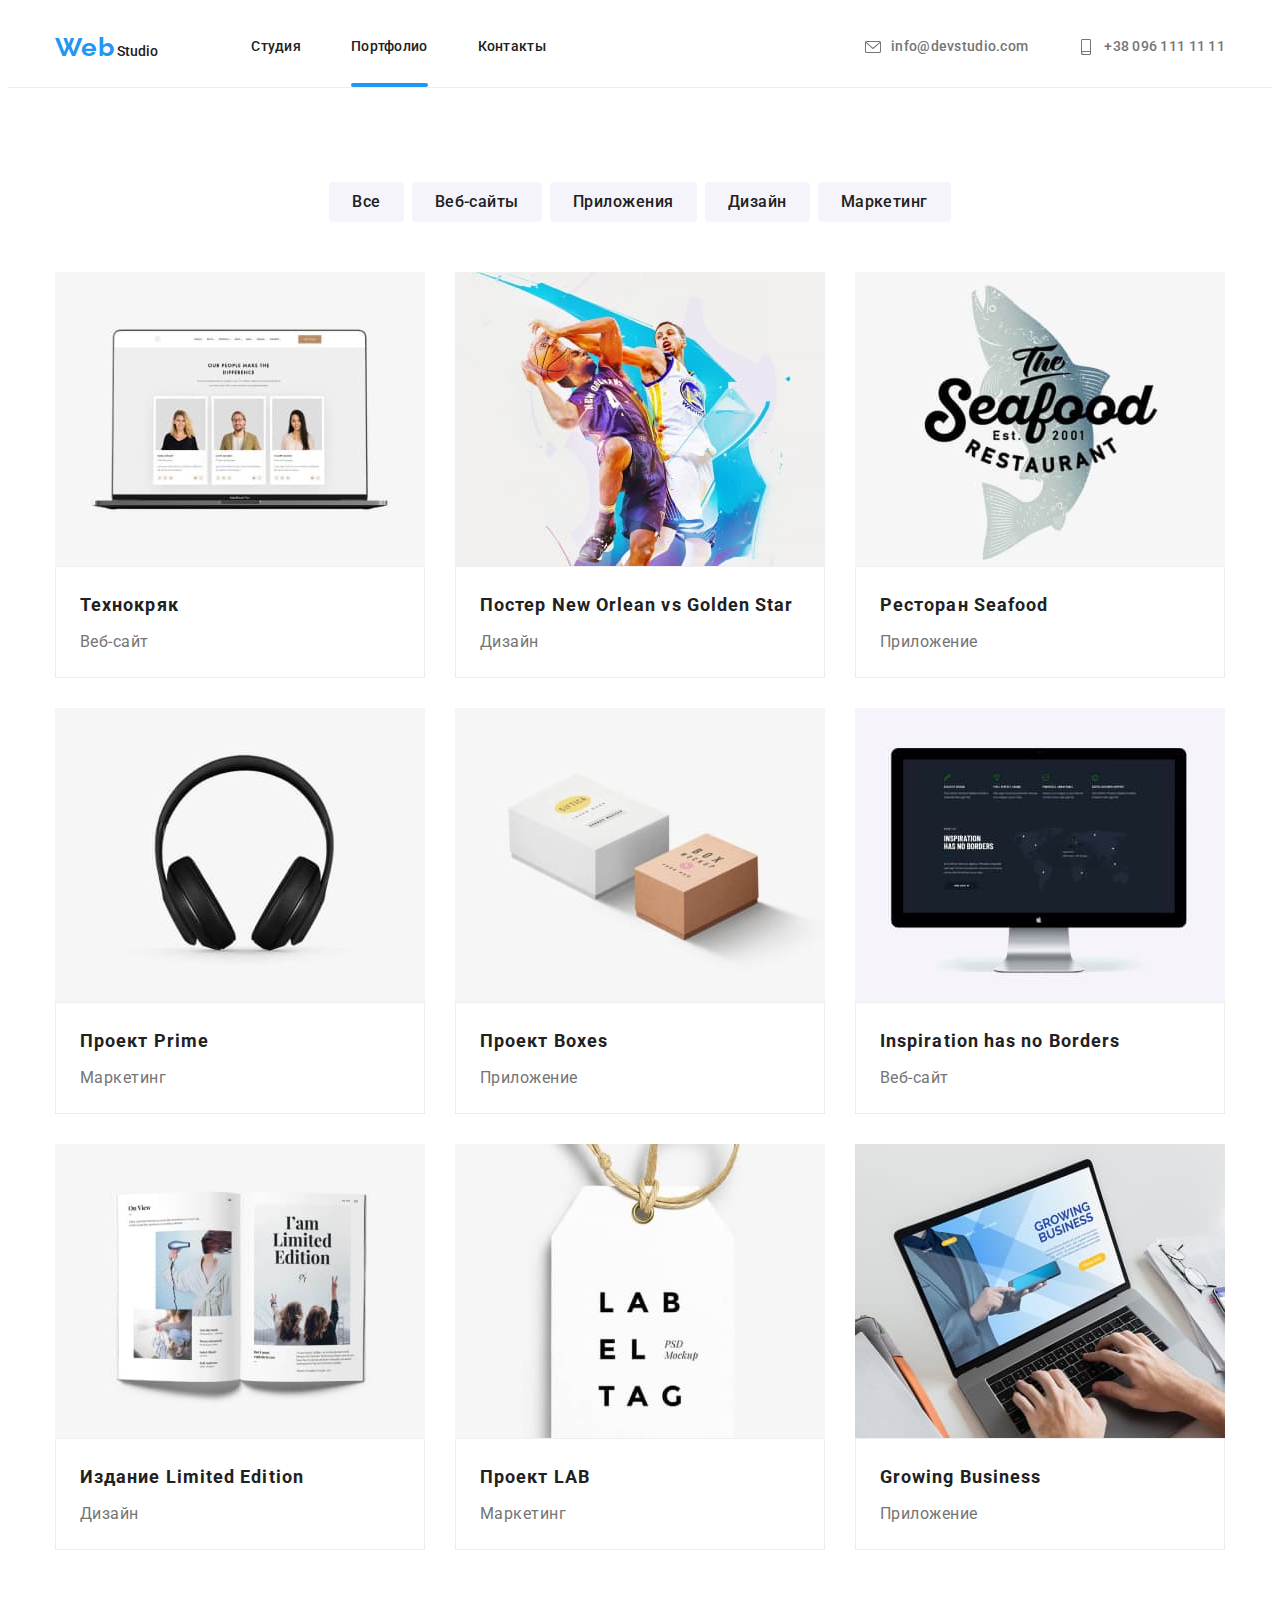
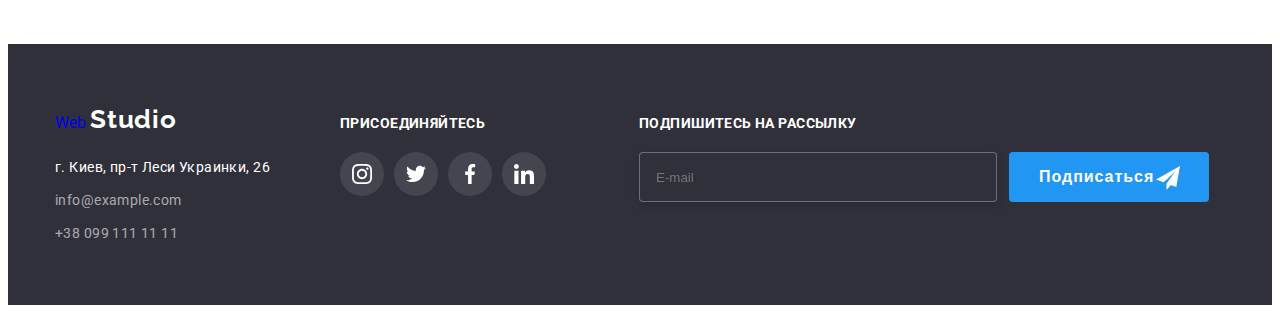
==== portfolio.html @ ad90e95a "start" ====
<!DOCTYPE html>
<html lang="ru">
<head>
    <meta charset="UTF-8">
    <meta http-equiv="X-UA-Compatible" content="IE=edge">
    <meta name="viewport" content="width=device-width, initial-scale=1.0">
    <title>Портфолио</title>
    <!-- место для шрифта -->
    <link rel="preconnect" href="https://fonts.googleapis.com">
    <link rel="preconnect" href="https://fonts.gstatic.com" crossorigin>
    <link href="https://fonts.googleapis.com/css2?family=Raleway:wght@700&family=Roboto:wght@400;500;700;900&display=swap"
        rel="stylesheet">
    <!--modern normalize  -->
    <link rel="stylesheet" href="https://cdnjs.cloudflare.com/ajax/libs/modern-normalize/1.1.0/modern-normalize.min.css"
        integrity="sha512-wpPYUAdjBVSE4KJnH1VR1HeZfpl1ub8YT/NKx4PuQ5NmX2tKuGu6U/JRp5y+Y8XG2tV+wKQpNHVUX03MfMFn9Q=="
        crossorigin="anonymous" referrerpolicy="no-referrer" />
    <!-- css -->
        <link rel="stylesheet" href="./css/styles.css">
</head>
<body class="body">
    <header>
        <div class="container">
            <div class="header header-inner">
                <div class="menu">
                    <!-- Верхняя линия Главная-->
                    <a href="./index.html" class="logo">
                        <span class="logo__first">Web</span>
                        <span class="logo__black">Studio</span>
                    </a>
    
                    <ul class="menu__nav">
                        <li class="menu__item">
                            <a class="menu__link" href="./index.html">Студия</a>
                        </li>
                        <li class="menu__item">
                            <a class="menu__link imhere" href="#">Портфолио</a>
                        </li>
                        <li class="menu__item">
                            <a class="menu__link" href="#">Контакты</a>
                        </li>
                    </ul>
                </div>
                <div>
                    <ul class="adr">
                        <li class="adr__item">
                            <a class="adr__link" href="mailto:info@devstudio.com">
                                <svg class="adr__icon">
                                    <use href="./images/icons.svg#envelope" aria-hidden="true"></use>
                                </svg>
                                info@devstudio.com
                            </a>
                        </li>
                        <li class="adr__item">
                            <a class="adr__link" href="tel:+380961111111">
                                <svg class="adr__icon">
                                    <use href="./images/icons.svg#smartphone" aria-hidden="true"></use>
                                </svg>
                                +38 096 111 11 11
                            </a>
                        </li>
                    </ul>
                </div>
            </div>
        </div>
    </header>
    <main>
        <section>
            <div class="container">
                <div class="button-container">
                    <!-- Список категорий -->
                    <ul class="button-portfolio-head">
                        <li class="button-portfolio-list">
                            <button 
                                class="button-portfolio" type="button">
                                Все
                            </button>
                        </li>
                        <li class="button-portfolio-list">
                            <button 
                               class="button-portfolio" type="button">
                                Веб-сайты
                            </button>
                        </li>
                        <li class="button-portfolio-list">
                            <button 
                                class="button-portfolio" type="button">
                             Приложения
                         </button>
                        </li>
                        <li class="button-portfolio-list">
                            <button 
                                class="button-portfolio" type="button">
                                Дизайн
                            </button>
                        </li>
                        <li class="button-portfolio-list">
                         <button 
                               class="button-portfolio" type="button">
                             Маркетинг
                            </button>
                        </li>
                    </ul>
                </div>
                <div>
                    <!-- Сама галерея -->
                    <ul class="portfolio-inner">
                        <li class="portfolio-list">
                            <a class="portfolio-card" href="#">
                                <div class="portfolio-item">
                                    <img class="portfolio-img" src="./images/technokryak.jpg" alt="Технокряк" />
                                    <div class="portfolio-overlay">
                                        <span class="portfolio-description">
                                        Ресурс предлагает комплексные предложения с разным уровнем функционала и сервисов. Все это позволит посетителю получить
                                        исчерпывающие сведения о компании или частном лице.
                                        </span>
                                    </div>
                                </div>
                                <div class="portfolio-box">
                                    <h3 class="portfolio-title">Технокряк</h3>
                                    <p class="portfolio-text">Веб-сайт</p>
                                </div>
                            </a>
                        </li>
                        <li class="portfolio-list">
                            <a class="portfolio-card" href="#">
                                <div class="portfolio-item">
                                    <img class="portfolio-img" src="./images/neworlean.jpg" alt="Постер New Orlean vs Golden Star"/>
                                    <div class="portfolio-overlay">
                                        <span class="portfolio-description">
                                            Lorem ipsum dolor, sit amet consectetur adipisicing elit. Voluptas eos soluta quis labore ullam dolorum omnis autem id?
                                        </span>
                                    </div>
                                </div>
                                    <div class="portfolio-box">
                                        <h3 class="portfolio-title">Постер New Orlean vs Golden Star</h3>
                                        <p class="portfolio-text">Дизайн</p>
                                    </div>        
                                </a>
                        </li>
                        <li class="portfolio-list">
                            <a class="portfolio-card" href="#">
                                <div class="portfolio-item">
                                    <img class="portfolio-img" src="./images/seafood.jpg" alt="Ресторан Seafood"/>
                                    <div class="portfolio-overlay">
                                        <span class="portfolio-description">
                                            Lorem ipsum dolor, sit amet consectetur adipisicing elit. Voluptas eos soluta quis labore ullam dolorum omnis autem id?
                                        </span>
                                    </div>
                                </div>
                                <div class="portfolio-box">
                                    <h3 class="portfolio-title">Ресторан Seafood</h3>
                                    <p class="portfolio-text">Приложение</p>
                                </div>
                            </a>
                        </li>
                        <li class="portfolio-list">
                            <a class="portfolio-card" href="#">
                                <div class="portfolio-item">
                                    <img class="portfolio-img" src="./images/prime.jpg" alt="Проект Prime"/>
                                    <div class="portfolio-overlay">
                                        <span class="portfolio-description">
                                            Lorem ipsum dolor, sit amet consectetur adipisicing elit. Voluptas eos soluta quis labore ullam dolorum omnis autem id?
                                        </span>
                                    </div>
                                </div>
                                <div class="portfolio-box">
                                    <h3 class="portfolio-title">Проект Prime</h3>
                                    <p class="portfolio-text">Маркетинг</p>
                                </div>
                            </a>
                        </li>
                        <li class="portfolio-list">
                            <a class="portfolio-card" href="#">
                                <div class="portfolio-item">
                                    <img class="portfolio-img" src="./images/boxes.jpg" alt="Проект Boxes"/>
                                    <div class="portfolio-overlay">
                                        <span class="portfolio-description">
                                            Lorem ipsum dolor, sit amet consectetur adipisicing elit. Voluptas eos soluta quis labore ullam dolorum omnis autem id?
                                        </span>
                                    </div>
                                </div>
                                <div class="portfolio-box">
                                    <h3 class="portfolio-title">Проект Boxes</h3>
                                    <p class="portfolio-text">Приложение</p>
                                </div>
                            </a>
                        </li>
                        <li class="portfolio-list">
                            <a class="portfolio-card" href="#">
                                <div class="portfolio-item">
                                    <img class="portfolio-img" src="./images/borders.jpg" alt="Inspiration has no Borders"/>
                                    <div class="portfolio-overlay">
                                        <span class="portfolio-description">
                                            Lorem ipsum dolor, sit amet consectetur adipisicing elit. Voluptas eos soluta quis labore ullam dolorum omnis autem id?
                                        </span>
                                    </div>
                                </div>
                                <div class="portfolio-box">
                                    <h3 class="portfolio-title">Inspiration has no Borders</h3>
                                    <p class="portfolio-text">Веб-сайт</p>
                                </div>
                            </a>
                        </li>
                        <li class="portfolio-list">
                            <a class="portfolio-card" href="#">
                                <div class="portfolio-item">
                                    <img class="portfolio-img" src="./images/Limited.jpg" alt="Издание Limited Edition"/>
                                    <div class="portfolio-overlay">
                                        <span class="portfolio-description">
                                            Lorem ipsum dolor, sit amet consectetur adipisicing elit. Voluptas eos soluta quis labore ullam dolorum omnis autem id?
                                        </span>
                                    </div>
                                </div>
                                <div class="portfolio-box">
                                    <h3 class="portfolio-title">Издание Limited Edition</h3>
                                    <p class="portfolio-text">Дизайн</p>
                                </div>
                            </a>
                        </li>
                        <li class="portfolio-list">
                            <a class="portfolio-card" href="#">
                                <div class="portfolio-item">
                                    <img class="portfolio-img" src="./images/lab.jpg" alt="Проект LAB"/>
                                    <div class="portfolio-overlay">
                                        <span class="portfolio-description">
                                            Lorem ipsum dolor, sit amet consectetur adipisicing elit. Voluptas eos soluta quis labore ullam dolorum omnis autem id?
                                        </span>
                                    </div>
                                </div>
                                <div class="portfolio-box">
                                    <h3 class="portfolio-title">Проект LAB</h3>
                                    <p class="portfolio-text">Маркетинг</p>
                                </div>
                            </a>
                        </li>
                        <li class="portfolio-list">
                            <a class="portfolio-card" href="#">
                                <div class="portfolio-item">
                                    <img class="portfolio-img" src="./images/business.jpg" alt="Growing Business"/>
                                    <div class="portfolio-overlay">
                                        <span class="portfolio-description">
                                            Lorem ipsum dolor, sit amet consectetur adipisicing elit. Voluptas eos soluta quis labore ullam dolorum omnis autem id?
                                        </span>
                                    </div>
                                </div>
                                <div class="portfolio-box">
                                    <h3 class="portfolio-title">Growing Business</h3>
                                    <p class="portfolio-text">Приложение</p>
                                </div>
                            </a>
                        </li>
                    </ul>
                </div>
            </div>
        </section>
    </main>
    <footer class="footer">
        <div class="container footer-section">
            <!-- Нижняя линия -->
            <div>
                <div>
                    <a href="./index.html">
                        <span class="logo-first">Web</span>
                        <span class="logo-white">Studio</span>
                    </a>
                </div>
                <address>
                    <ul>
                        <li class="address-li">
                            <a class="address-text" href="">г. Киев, пр-т Леси Украинки, 26</a>
                        </li>
                        <li class="address-li">
                            <a class="address-link" href="mailto:info@example.com">info@example.com</a>
                        </li>
                        <li class="address-li">
                            <a class="address-link" href="tel:+380991111111">+38 099 111 11 11</a>
                        </li>
                    </ul>
                </address>
            </div>
            <!-- Присоединяйтесь -->
            <div class="come-on">
                <h4 class="come-on-title">Присоединяйтесь</h4>
                <ul class="come-on-list">
                    <li class="come-on-box">
                        <button class="come-on-button">
                            <svg class="come-on-icon">
                                <use href="./images/icons.svg#instagram"></use>
                            </svg>
                        </button>
                    </li>
                    <li class="come-on-box">
                        <button class="come-on-button">
                            <svg class="come-on-icon">
                                <use href="./images/icons.svg#twitter"></use>
                            </svg>
                        </button>
                    </li>
                    <li class="come-on-box">
                        <button class="come-on-button">
                            <svg class="come-on-icon">
                                <use href="./images/icons.svg#facebook"></use>
                            </svg>
                        </button>
                    </li>
                    <li class="come-on-box">
                        <button class="come-on-button">
                            <svg class="come-on-icon">
                                <use href="./images/icons.svg#linkedin"></use>
                            </svg>
                        </button>
                    </li>
                </ul>
            </div>
            <!-- Подписка -->
            <div class="subscription">
                <h4 class="come-on-title">Подпишитесь на рассылку</h4>
                <form class="form-footer">
                    <label class="form-footer-label" for="user-email"></label>
                    <input class="form-footer-input" id="user-email" type="email" name="user-email" placeholder="E-mail">
                    <div class="">
                        <button class="subscription-button button" type="submit">
                            Подписаться
                            <svg class="subscription-icon">
                                <use href="./images/icons.svg#plane"></use>
                            </svg>
                        </button>
                    </div>
                </form>
            </div>
        </div>
    </footer>
    <script src="./js/modal.js"></script>
</body>
</html>
---- css/styles.css ----
html {
    box-sizing: border-box;
}

*,
*::after,
*::before {
    box-sizing: inherit;
}

:root {
    --color-back: #2f303a;
    --color-back-button: #f5f4fA;

    --color-accent0: #fff;
    --color-accent1: #212121;
    --color-accent2: #757575;
    --color-accent3: rgba(255, 255, 255, 0.6);
    --color-background1: #e5e5e5;
    --color-clients: #afb1b8;

    --color-border-modal: rgba(33, 33, 33, 0.2);
    

    --color-link: #2196F3;
    --color-link-modal: #188ce8;

    --font-family: 'Roboto', sans-serif;
    --font-second: 'Raleway', sans-serif;


}
body {
    background-color: var(--color-accent0);
    font-family: var(--font-family);
    font-weight: 400;
    font-style: normal;
    
       
}
button {
    cursor: pointer;
}   
a {
    text-decoration: none;
}
p {
    margin: 0;
}

h1,
h2,
h3,
h4,
h5,
h6 {
    margin: 0px;
}

header {
    font-weight: 500;
    font-size: 14px;
    line-height: 1.14;
}

ul {
    list-style: none;
    margin: 0;
    padding: 0;
}

fieldset, 
label, 
input, 
textarea {
    margin: 0;
    padding: 0;
    border: 0;
        
}

.container {
    width: 100%;
    max-width: 1200px;
    padding: 0 15px;
    margin: 0 auto;
    
}

/* Шапка */
.header-inner {
    display: flex;
    justify-content: space-between;
    align-items: center;
    align-content: center;
    
        
}

header {
    border-bottom: 1px solid #ececec;
    padding-top: 24px;
    padding-bottom: 24px;
    height: 80px;
    
}
/* logo */
.logo-black,
.logo-white,
.logo__first {
    font-family: var(--font-second);
    font-weight: 700;
    font-size: 26px;
    line-height: 1.19;
    letter-spacing: 0.03em;
}

.logo__black {
    color: var(--color-accent1);
}


.logo-white {
    color: var(--color-accent0);
}
.logo__first {
    color: var(--color-link);
}
.logo {
    margin-right: 93px;
    align-items: center;
   
}
/* header menu */

.menu__link {
    color: var(--color-accent1);
    text-decoration: none;
    letter-spacing: 0.02em;

    transition-property: color;
    transition-duration: 250ms;
    transition-timing-function: cubic-bezier(0.4, 0, 0.2, 1);
    
}
.menu {
    display: flex;
    justify-content: flex-start;
}

.menu__nav {
    display: flex;
    justify-content: flex-start;
    padding: 0;
    align-items: center;
    
}

.menu__item {
    display: flex;
    position: relative;
    margin-right: 50px;
    align-items: center;
}

.imhere::after {
    content: '';
    position: absolute;
    left: 0;
    bottom: -32px;
    width: 100%;
    height: 4px;
    border-radius: 2px;
    background-color: var(--color-link);
    
}

.adr {
    display: flex;
}

.adr__item {
    
    margin-left: 50px;
    align-items: center;
}
.adr__link
{ 
    display: flex;
    color: var(--color-accent2);
    text-decoration: none;
    letter-spacing: 0.02em;

    transition-property: color;
    transition-duration: 250ms;
    transition-timing-function: cubic-bezier(0.4, 0, 0.2, 1);

}

.adr__icon {
    
    width: 16px;
    height: 16px;
    fill: var(--color-accent2);
    margin-right: 10px;

    transition-property: fill;
    transition-duration: 250ms;
    transition-timing-function: cubic-bezier(0.4, 0, 0.2, 1);
}
/* General header+futter */

.menu__link:hover,
.adr__link:hover,
.address-text:hover,
.address-link:hover {
    color: var(--color-link);
    
}
.adr__link:hover .adr-icon, 
.adr__link:focus .adr-icon {
    fill: var(--color-link);
}

.menu__link:focus,
.adr__link:focus,
.address-text:focus,
.address-link:focus {
    color: var(--color-link);
    
}

/* section */
section {
    padding: 94px 0;
}

.title {
    color: var(--color-accent1);
}

.big-title {
    font-weight: 700;
    font-size: 36px;
    line-height: 1.17;
    text-align: center;
    letter-spacing: 0.03em;

}

/* Header title*/

.hero,
.footer {
    background-color: var(--color-back);
}

.hero {
    background-color: var(--color-back);
    text-align: center;
    padding-top: 200px;
    padding-bottom: 200px;

}

.overlay {
    margin-left: auto;
    margin-right: auto;
    height: 600px;
    max-width: 1600px;
    background-repeat: no-repeat;
    background-size: cover;
    background-position: center;
    background-image: linear-gradient(
                    rgba(47, 48, 58, 0.4),
                    rgba(47, 48, 58, 0.4)),
        url("../images/head.jpg");
}

.hero__title {
    font-weight: 900;
    font-size: 44px;
    line-height: 1.36;
    letter-spacing: 0.06em;
    color: var(--color-accent0);
    text-align: center;
    text-transform: uppercase;
    width: 696px;
    margin-left: auto;
    margin-right: auto;
        
}

.button {
    color: var(--color-accent0);
    background-color: var(--color-link);
    border: 1px solid transparent;
    border-radius: 4px;
    font-weight: 700;
    font-size: 16px;
    line-height: 1.88;
    letter-spacing: 0.06em;
}

.hero__button {
    padding: 10px 30px;
    margin-top: 30px;
    box-shadow: none;

    transition-property: box-shadow;
    transition-duration: 250ms;
    transition-timing-function: cubic-bezier(0.4, 0, 0.2, 1);
}

.hero__button:hover,
.hero__button:focus {
    box-shadow: 0px 4px 4px var(--color-link);
}


    
/* Benefits */

.benefits-inner {
    display: flex;
    justify-content: space-between;

}

.benefits__list {
    margin-right: 30px;
    width: 270px;
}

.benefits__list:last-child {
    margin-right: 0;
}



.benefits__title {
    font-weight: 700;
    font-size: 14px;
    line-height: 1.14;
    text-transform: uppercase;
    letter-spacing: 0.03em;
    margin-bottom: 10px;
    margin-top: 30px;
    
}

.benefits__text {
    font-size: 14px;
    line-height: 1.72;
    letter-spacing: 0.03em;
}
.benefits__text, 
.team-text,
.portfolio-text {
    color: var(--color-accent2);
}

.benefits__icon {
    width: 70px;
    height: 70px;
    fill: var(--color-accent1);
}

.benefits__img {
    display: flex;
    width: 270px;
    height: 120px;
    align-items: center;
    justify-content: center;
    border-radius: 4px;
    background-color: var(--color-back-button);
}

/* About */
.about {
    padding-top: 0;
}
.about__inner {
    display: flex;
    justify-content: space-between;
}

.about__title {
    margin-bottom: 50px;
}
.about__list {
    margin-right: 30px;
}
    
.about__list:last-child {
    margin-right: 0;
}

.about__item {
    position: relative;
}

.about__text {
    display: block;
    position: absolute;
    left: 0;
    bottom: 0;
    width: 100%;
    padding-top: 27px;
    padding-bottom: 27px;
    background-color: rgba(47, 48, 58, 0.8);
    font-family: var(--font-family);
    font-weight: 700;
    text-transform: uppercase;
    font-size: 14px;
    line-height: 1.14;
    text-align: center;
    letter-spacing: 0.03em;
    color: var(--color-accent0);
}


/* team */
.team {
    background-color: var(--color-back-button);
}

.team-inner {
    display: flex;
    justify-content: space-between;
}

.team__title {
    margin-bottom: 50px;
}
.team-list {
    margin-right: 30px;
    padding-bottom: 30px;
    box-shadow: 0px 1px 3px rgba(0, 0, 0, 0.12), 
        0px 1px 1px rgba(0, 0, 0, 0.14), 
        0px 2px 1px rgba(0, 0, 0, 0.2);
    border-radius: 0px 0px 4px 4px;
    background-color: var(--color-accent0);
}
    
.team-list:last-child {
    margin-right: 0;
}

.team-title {
    font-weight: 500;
    font-size: 16px;
    line-height: 1.19;
    letter-spacing: 0.03em;
    margin-top: 30px;
    margin-bottom: 10px;
}
.team-text {
    font-size: 16px;
    line-height: 1.19;
    letter-spacing: 0.03em;
    margin-bottom: 16px;
}

.team-text, 
.team-title {
    text-align: center;  
}

.social-list {
    display: flex;
    justify-content: center;
}

.social-icon {
    width: 20px;
    height: 20px;
    fill: var(--color-clients);
    
    transition-property: fill;
    transition-duration: 250ms;
    transition-timing-function: cubic-bezier(0.4, 0, 0.2, 1);
    
}

.social-button {

    padding: 0;
    border: 0;
    background-color: var(--color-accent0);
    border-radius: 50%;
    width: 44px;
    height: 44px;
    display: flex;
    align-items: center;
    justify-content: center;

    transition-property: background-color;
    transition-duration: 250ms;
    transition-timing-function: cubic-bezier(0.4, 0, 0.2, 1);
}
.social-item {
    
    margin-right: 10px;
    
}

.social-button:last-child {
    margin-right: 0;
}

.social-button:hover,
.social-button:focus {
    background-color: var(--color-link);
}

.social-button:hover .social-icon,
.social-button:focus .social-icon {
    fill: var(--color-accent0);
}


/* Clients */

.clients-inner {
    display: flex;
    gap: 30px;
    justify-content: space-between;
}

.client-title {
    margin-bottom: 50px;
}
.client-icon {
    width: 106px;
    height: 60px;
    fill: var(--color-clients);

    transition-property: fill;
    transition-duration: 250ms;
    transition-timing-function: cubic-bezier(0.4, 0, 0.2, 1);
}

.client-web {
    box-sizing: border-box;
    display: flex;
    width: 170px;
    height: 92px;
    align-items: center;
    justify-content: center;
    border-radius: 4px;
    border: 1px solid var(--color-clients);

    transition-property: border;
    transition-duration: 250ms;
    transition-timing-function: cubic-bezier(0.4, 0, 0.2, 1);
}

.client-web:hover,
.client-web:focus {
    cursor: pointer;
    border: 1px solid var(--color-link);
}

.client-web:hover .client-icon,
.client-web:focus .client-icon{
    fill: var(--color-link);
}

/* footer */

.footer {
    padding-top: 60px;
    padding-bottom: 60px;
    
}
address {
    margin-top: 20px;
}
.address-li {
    margin-top: 9px;
}
.address-text,
.address-link {
    font-size: 14px;
    line-height: 1.72;
    letter-spacing: 0.03em;
    text-decoration: none;
    font-style: normal;
    /* иначе курсив не выключить */
}
.address-text {
   color: var(--color-accent0);

    transition-property: color;
    transition-duration: 250ms;
    transition-timing-function: cubic-bezier(0.4, 0, 0.2, 1);

}
.address-link {
    color: var(--color-accent3);

    transition-property: color;
    transition-duration: 250ms;
    transition-timing-function: cubic-bezier(0.4, 0, 0.2, 1);
}


.come-on-title {
    text-transform: uppercase;
    color: var(--color-accent0);
    font-size: 14px;
    line-height: 1.14;
    letter-spacing: 0.03em;
    margin-bottom: 20px;
    margin-top: 12px;
}
.footer-section {
    display: flex;
}

.come-on {
    margin-left: 70px;
}

.come-on-list {
    display: flex;
    
}

.come-on-icon {
    width: 20px;
    height: 20px;
    fill: var(--color-accent0);
}

.come-on-button {
    padding: 0;
    border: 0;
    background-color: rgba(255, 255, 255, 0.1);
    border-radius: 50%;
    width: 44px;
    height: 44px;
    display: flex;
    align-items: center;
    justify-content: center;

    transition-property: background-color, fill;
    transition-duration: 250ms;
    transition-timing-function: cubic-bezier(0.4, 0, 0.2, 1);
    
}
.come-on-box {
    margin-right: 10px;
}

.come-on-box:last-child {
    margin-right: 0;
}

.come-on-button:hover,
.come-on-button:focus {
    background-color: var(--color-link);
}

.come-on-button:hover .come-on-icon,
.come-on-button:focus .come-on-icon {
    fill: var(--color-accent0);
}

.subscription {
    margin-left: 93px;
}

.form-footer {
    display: flex;

}

.form-footer-input {
    width: 358px;
    height: 50px;
    background-color: var(--color-back);
    border: 1px solid rgba(255, 255, 255, 0.3);
    filter: drop-shadow(0px 4px 4px rgba(0, 0, 0, 0.15));
    border-radius: 4px;
    padding: 15px 0 15px 16px;
    margin-right: 12px;
    color: var(--color-accent0);
}

.form-footer .placeholder {
    line-height: 1.25;
    align-items: center;
    letter-spacing: 0.03em;
    color: var(--color-accent3);
}

.subscription-icon {
    position: absolute;
    width: 24px;
    height: 24px;
    fill: var(--color-accent0);
    top: 0;
    right: 0;
    margin: 13px 28px 13px 10px;


}

.subscription-button {
    display: flex;
    position: relative;
    left: 0;

    width: 200px;
    height: 50px;
    padding: 10px 0 10px 29px;
    color: var(--color-accent0);
    background-color: var(--color-link);
    border: 1px solid transparent;
    border-radius: 4px;
    font-weight: 700;
    font-size: 16px;
    line-height: 1.88;
    letter-spacing: 0.06em;
    align-items: center;
    text-align: center;
    box-shadow: none;

    transition-property: box-shadow;
    transition-duration: 250ms;
    transition-timing-function: cubic-bezier(0.4, 0, 0.2, 1);


}

.subscription-button:hover,
.subscription-button:focus {
    box-shadow: 0px 4px 4px rgba(0, 0, 0, 0.15);
}

/* Portfolio unic*/

.button-container {
    margin-bottom: 50px;
       
}

.button-portfolio-head {
    display: flex;
    flex-direction: row;
    justify-content: center;

}

.button-portfolio-list {
    margin-right: 8px;
}
.button-portfolio-list:last-child {
    margin-right: 0;
}

.button-portfolio {
    font-family: var(--font-family);
    font-weight: 500;
    font-size: 16px;
    line-height: 1.63;
    letter-spacing: 0.03em;
    padding: 6px 22px;
    color: var(--color-accent1);
    background-color: var(--color-back-button);
    border: 1px solid transparent;
    border-radius: 4px;

    transition-property: background-color, color;
    transition-duration: 250ms;
    transition-timing-function: cubic-bezier(0.4, 0, 0.2, 1);

}

.button-portfolio:hover,
.button-portfolio:focus {
    color: var(--color-accent0);
    background-color: var(--color-link);
    box-shadow: 0px 3px 1px rgba(0, 0, 0, 0.1), 
                0px 1px 2px rgba(0, 0, 0, 0.08), 
                0px 2px 2px rgba(0, 0, 0, 0.12);
    
}

/* Gallery */
.portfolio-inner {
    display: flex;
    flex-wrap: wrap;
    justify-content: space-between;
}

.portfolio-list {
    margin-right: 30px;
    margin-bottom: 30px;
    
    transition-property: box-shadow;
    transition-duration: 250ms;
    transition-timing-function: cubic-bezier(0.4, 0, 0.2, 1);
}

.portfolio-list:hover,
.portfolio-list:focus {
    box-shadow: 0px 1px 1px rgba(0, 0, 0, 0.12),
                0px 4px 4px rgba(0, 0, 0, 0.06),
                1px 4px 6px rgba(0, 0, 0, 0.16);
}

.portfolio-list:nth-child(3n) {
    margin-right: 0;
}

.portfolio-list:nth-last-child(-n+3) {
    margin-bottom: 0;
}

.portfolio-img {
    display: block;
    max-width: 100%;
    height: auto;

}
.portfolio-title {
    color: var(--color-accent1);
    font-weight: 700;
    font-size: 18px;
    line-height: 2;
    letter-spacing: 0.06em;
    margin-bottom: 4px;
}
.portfolio-text {
    font-size: 16px;
    line-height: 1.88;
    letter-spacing: 0.03em;
}

.portfolio-box {
    box-sizing: border-box;
    border: 1px solid #eee;
    padding-bottom: 20px;
    padding-top: 20px;
    padding-left: 24px;
    padding-right: 24px;
}

.portfolio-description {
    font-family: var(--font-family);
    font-size: 18px;
    line-height: 1.56;
    letter-spacing: 0.03em;
    color: var(--color-accent0);
    background-color: rgba(33, 150, 243, 0.9);
    padding: 63px 24px;
    align-items: center;
    align-content: center;
    
}

.portfolio-item {
    display: flex;
    position: relative;
    overflow: hidden;
}
.portfolio-overlay {
    display: flex;
    position: absolute;
    top: 0;
    left: 0;
    width: 100%;
    height: 100%;
    transform: translateY(100%);
    transition: transform 250ms cubic-bezier(0.4, 0, 0.2, 1);
    
}
.portfolio-card:hover,
.portfolio-card:focus {
    cursor: pointer;
}

.portfolio-card:hover .portfolio-overlay,
.portfolio-card:focus .portfolio-overlay {
    transform: translateY(0%); 
}

/* Modal window */
.backdrop {
    position: fixed;
    top: 0;
    left: 0;
    width: 100%;
    height: 100%;
    background-color: rgba(0, 0, 0, 0.2);
    opacity: 1;
    transition: opacity 250ms cubic-bezier(0.4, 0, 0.2, 1);

     
}  

.backdrop.is-hidden {
    opacity: 0;
    pointer-events: none;
    
}

.backdrop.is-hidden .modal {
    transform: translate(-50%, -50%) scale(1.2);
}
.modal {
    position: absolute;
    top: 50%;
    left: 50%;
    width: 528px;
    min-height: 581px;
    background-color: var(--color-accent0);
    box-shadow: 
        0px 1px 3px rgba(0, 0, 0, 0.12), 
        0px 1px 1px rgba(0, 0, 0, 0.14), 
        0px 2px 1px rgba(0, 0, 0, 0.2);
    border-radius: 4px;
    
    transform: translate(-50%, -50%) scale(1);
    transition: transform 250ms cubic-bezier(0.4, 0, 0.2, 1);
    

} 
 
.modal-close-button {
    position: absolute;
    top: 8px;
    right: 8px;
    padding: 0;
    border: 1px solid rgba(0, 0, 0, 0.1);
    border-radius: 50%;
    width: 30px;
    height: 30px;
    display: flex;
    align-items: center;
    justify-content: center;
    background-color: var(--color-accent0);
}

.close-black-icon {
    width: 11px;
    height: 11px;
    fill: var(--color-accent1);

    transition-property: fill;
    transition-duration: 250ms;
    transition-timing-function: cubic-bezier(0.4, 0, 0.2, 1);

}

.modal-close-button:hover .close-black-icon, 
.modal-close-button:focus .close-black-icon {
    fill: var(--color-link);
}

.modal-inner {
    padding: 40px;
    outline: none;
}


.modal-title {
    font-weight: 700;
    font-size: 20px;
    line-height: 1.17;
    text-align: center;
    margin-bottom: 12px;
}

.form-field {
    margin-bottom: 10px;
}

.form-field-label {
    font-size: 12px;
    line-height: 1.17;
    letter-spacing: 0.01em;
    color: var(--color-accent2);
    

}

.form-field-input {
    width: 100%;
    border: 1px solid var(--color-border-modal);
    border-radius: 4px;
    height: 40px;
    padding-left: 41px;
    

    transition-property: border;
    transition-duration: 250ms;
    transition-timing-function: cubic-bezier(0.4, 0, 0.2, 1);
    outline: none;
    
}

.place-icon {
    display: flex;
    position: relative;
    margin-top: 4px;
}

.form-field-icon {
    position: absolute;
    width: 12px;
    height: 12px;
    left: 0;
    top: 50%;
    transform: translateY(-50%);
    margin-left: 15px;
    fill: var(--color-accent1);

    transition-property: fill;
    transition-duration: 250ms;
    transition-timing-function: cubic-bezier(0.4, 0, 0.2, 1);


}

.form-field-input:hover,
.form-field-input:focus,
.form-field-input:focus-within,
.form-field-input:active {
    fill: var(--color-link);
    cursor: pointer;
    border-color: var(--color-link);
}

.form-field:hover .form-field-icon,
.form-field:focus .form-field-icon,
.form-field:focus-within .form-field-icon, 
.form-field:active .form-field-icon {
    
    fill: var(--color-link);
    cursor: pointer;
}

.place-icon:hover,
.place-icon:focus,
.place-icon:focus-within, 
.place-icon:active {
    border-color: var(--color-link);
    border-radius: 4px;
    outline: none;
    cursor: pointer;
}


.form-field-textarea {
    height: 120px;
    padding: 12px 16px;
    border: 1px solid rgba(33, 33, 33, 0.2);
    border-radius: 4px;
    resize: none;
    margin-top: 4px;
}

.form-field-input::placeholder {
    font-size: 12px;
    line-height: 1.17;
    letter-spacing: 0.01em;
    color: rgba(117, 117, 117, 0.5);
}



.form-field-textarea:hover,
.form-field-textarea:focus,
.form-field-textarea:focus-within,
.form-field-textarea:active {
    border: 1px solid var(--color-link);
    border-radius: 4px;
    outline: none;
    cursor: pointer;
}

/* Checkbox */

.checkbox-agreement {
    margin-top: 20px;
}
.checkbox {
    display: flex;
    position: relative;
    align-items: center;
    justify-content: center;
    
    
} 

.checkbox-control {
    display: flex;
    flex-shrink: 0;
    
} 

.checkbox-box-icon {
    position: absolute;
    top: 4px;
    left: 8px;
    width: 16px;
    height: 15px;
    border-radius: 2px;
    
    fill: var(--color-accent1);
    opacity: 1;
    transition-property: fill;
    transition-duration: 250ms;
    transition-timing-function: cubic-bezier(0.4, 0, 0.2, 1);
}


.checkbox-icon {
    position: absolute;
    top: 12px;
    left: 11px;
    transform: translateY(-50%);
    width: 11px;
    height: 8px;
    fill: var(--color-accent0);
    
    opacity: 1;

}

.checkbox-input {
    appearance: none;
    margin: 0;
    position: absolute;
    top: 0;
    left: 8px;
    
}

.checkbox-input:focus-visible +.checkbox-box-icon {
    border: 1px solid var(--color-link);

}


.checkbox-input:checked + .checkbox-box-icon {
    fill: var(--color-link-modal);
    background-color: var(--color-link-modal);
    
}

.checkbox-label {
    font-size: 14px;
    line-height: 1.71;
    letter-spacing: 0.03em;
    color: var(--color-accent2);
    margin-bottom: 30px;
    margin-left: 16px;

}

.checkbox-text-link {
    color: var(--color-link);
    text-decoration: underline;
}

/* button */
.form-field-button {
    display: flex;
    width: 200px;
    height: 50px;
    justify-content: center;
    align-items: center;
    margin: auto;
    color: var(--color-accent0);
    background-color: var(--color-link-modal);
    box-shadow: none;
    border-radius: 4px;
    font-weight: 700;
    font-size: 16px;
    line-height: 1.88;
    letter-spacing: 0.06em;
    text-align: center;
    border: solid transparent;        
    
    transition-property: box-shadow;
    transition-duration: 250ms;
    transition-timing-function: cubic-bezier(0.4, 0, 0.2, 1);
    
    outline: none;
}
    
.form-field-button:hover,
.form-field-button:focus {
    box-shadow: 0px 4px 4px rgba(0, 0, 0, 0.15);
}
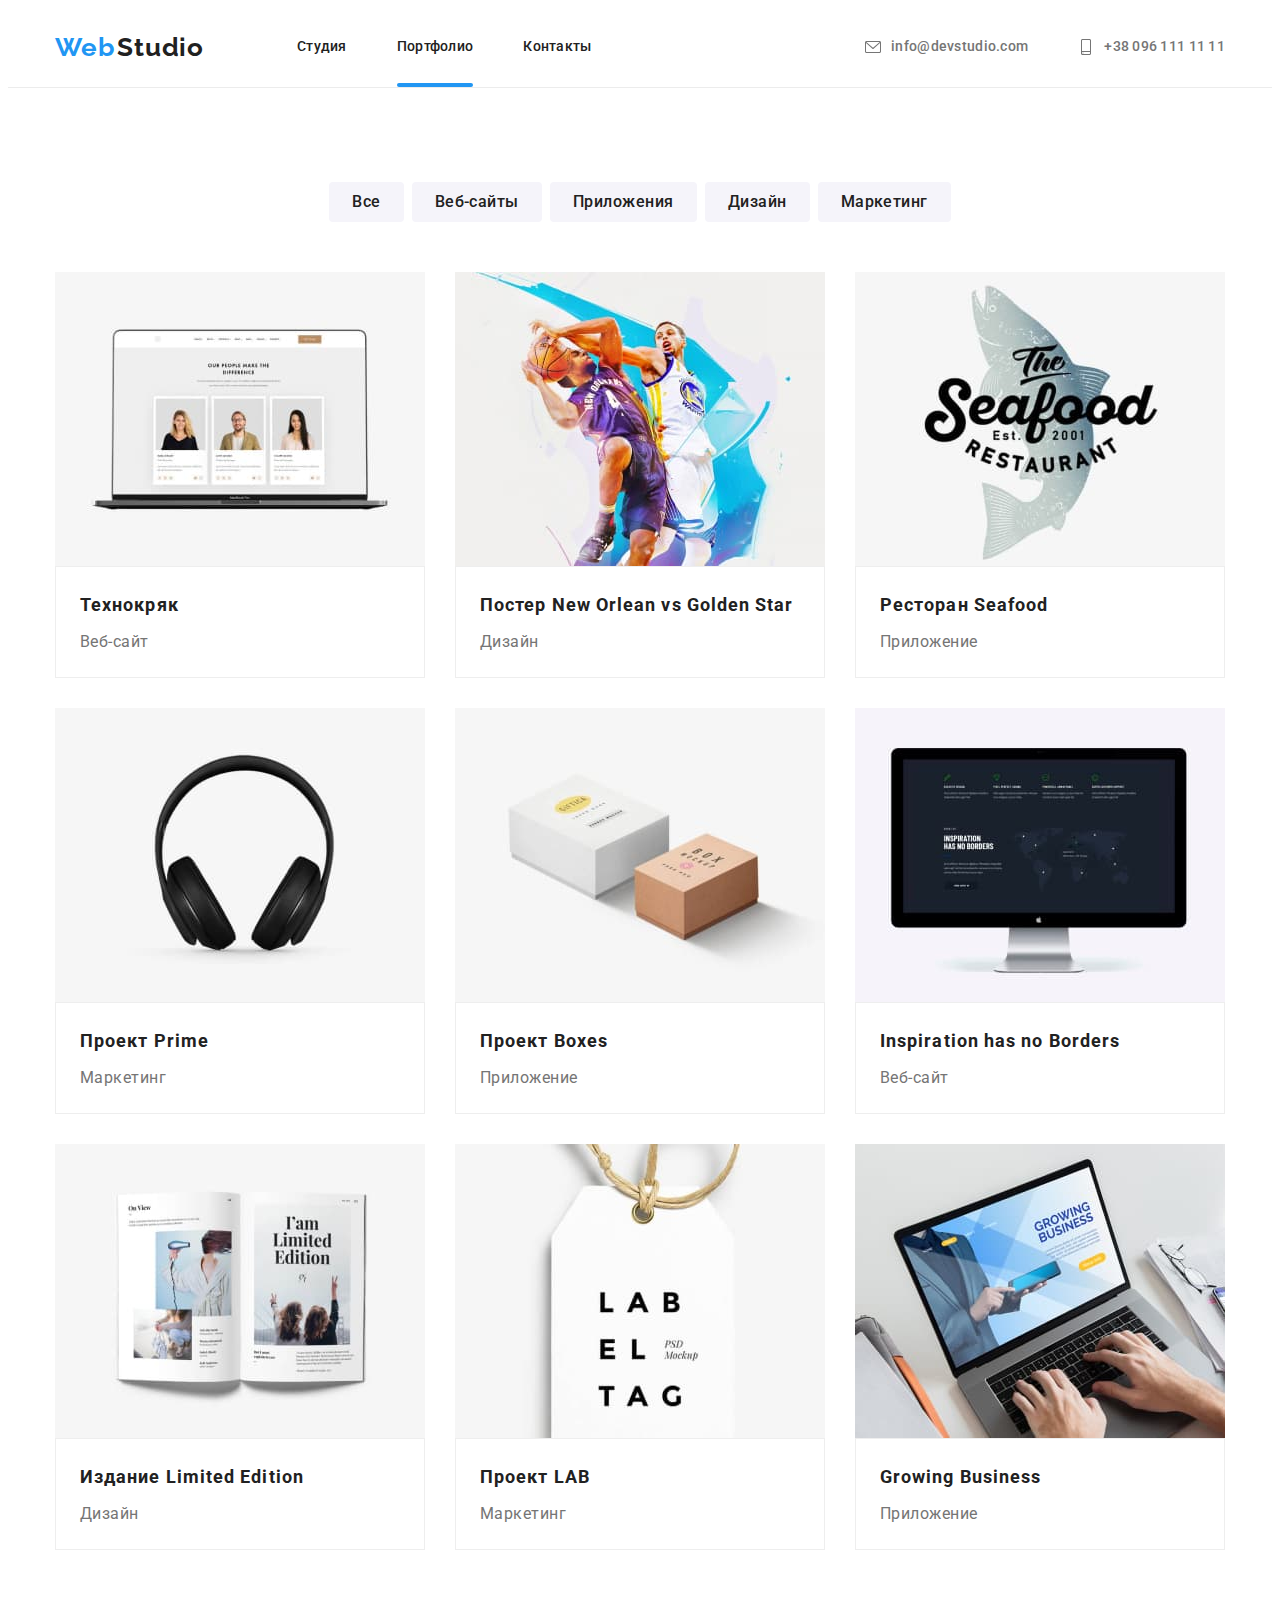
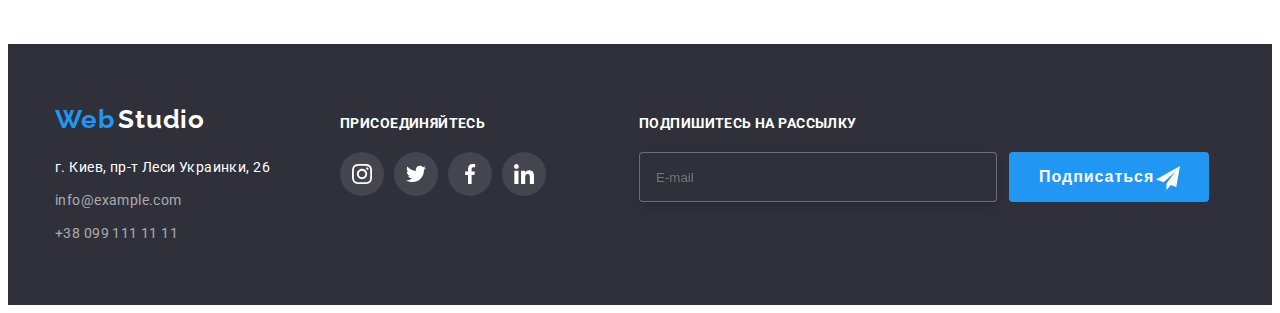
==== commit a73ce3c2: "bem" ====
--- a/portfolio.html
+++ b/portfolio.html
@@ -15,12 +15,12 @@
         integrity="sha512-wpPYUAdjBVSE4KJnH1VR1HeZfpl1ub8YT/NKx4PuQ5NmX2tKuGu6U/JRp5y+Y8XG2tV+wKQpNHVUX03MfMFn9Q=="
         crossorigin="anonymous" referrerpolicy="no-referrer" />
     <!-- css -->
-        <link rel="stylesheet" href="./css/styles.css">
+        <link rel="stylesheet" href="./css/main.min.css">
 </head>
 <body class="body">
     <header>
         <div class="container">
-            <div class="header header-inner">
+            <div class="header header__inner">
                 <div class="menu">
                     <!-- Верхняя линия Главная-->
                     <a href="./index.html" class="logo">
@@ -30,13 +30,13 @@
     
                     <ul class="menu__nav">
                         <li class="menu__item">
-                            <a class="menu__link" href="./index.html">Студия</a>
+                            <a class="header-menu__link menu__link" href="./index.html">Студия</a>
                         </li>
                         <li class="menu__item">
-                            <a class="menu__link imhere" href="#">Портфолио</a>
+                            <a class="header-menu__link menu__link imhere" href="#">Портфолио</a>
                         </li>
                         <li class="menu__item">
-                            <a class="menu__link" href="#">Контакты</a>
+                            <a class="header-menu__link menu__link" href="#">Контакты</a>
                         </li>
                     </ul>
                 </div>
@@ -66,36 +66,36 @@
     <main>
         <section>
             <div class="container">
-                <div class="button-container">
+                <div class="button-set">
                     <!-- Список категорий -->
-                    <ul class="button-portfolio-head">
-                        <li class="button-portfolio-list">
+                    <ul class="button-set__head">
+                        <li class="button-set__list">
                             <button 
-                                class="button-portfolio" type="button">
+                                class="button-set__item" type="button">
                                 Все
                             </button>
                         </li>
-                        <li class="button-portfolio-list">
+                        <li class="button-set__list">
                             <button 
-                               class="button-portfolio" type="button">
+                               class="button-set__item" type="button">
                                 Веб-сайты
                             </button>
                         </li>
-                        <li class="button-portfolio-list">
+                        <li class="button-set__list">
                             <button 
-                                class="button-portfolio" type="button">
+                                class="button-set__item" type="button">
                              Приложения
                          </button>
                         </li>
-                        <li class="button-portfolio-list">
+                        <li class="button-set__list">
                             <button 
-                                class="button-portfolio" type="button">
+                                class="button-set__item" type="button">
                                 Дизайн
                             </button>
                         </li>
-                        <li class="button-portfolio-list">
+                        <li class="button-set__list">
                          <button 
-                               class="button-portfolio" type="button">
+                               class="button-set__item" type="button">
                              Маркетинг
                             </button>
                         </li>
@@ -103,149 +103,149 @@
                 </div>
                 <div>
                     <!-- Сама галерея -->
-                    <ul class="portfolio-inner">
-                        <li class="portfolio-list">
-                            <a class="portfolio-card" href="#">
-                                <div class="portfolio-item">
-                                    <img class="portfolio-img" src="./images/technokryak.jpg" alt="Технокряк" />
-                                    <div class="portfolio-overlay">
-                                        <span class="portfolio-description">
+                    <ul class="portfolio portfolio__inner">
+                        <li class="portfolio__list">
+                            <a class="portfolio__card" href="#">
+                                <div class="portfolio__item">
+                                    <img class="portfolio__img" src="./images/technokryak.jpg" alt="Технокряк" />
+                                    <div class="portfolio__overlay">
+                                        <span class="portfolio__description">
                                         Ресурс предлагает комплексные предложения с разным уровнем функционала и сервисов. Все это позволит посетителю получить
                                         исчерпывающие сведения о компании или частном лице.
                                         </span>
                                     </div>
                                 </div>
-                                <div class="portfolio-box">
-                                    <h3 class="portfolio-title">Технокряк</h3>
-                                    <p class="portfolio-text">Веб-сайт</p>
-                                </div>
-                            </a>
-                        </li>
-                        <li class="portfolio-list">
-                            <a class="portfolio-card" href="#">
-                                <div class="portfolio-item">
-                                    <img class="portfolio-img" src="./images/neworlean.jpg" alt="Постер New Orlean vs Golden Star"/>
-                                    <div class="portfolio-overlay">
-                                        <span class="portfolio-description">
-                                            Lorem ipsum dolor, sit amet consectetur adipisicing elit. Voluptas eos soluta quis labore ullam dolorum omnis autem id?
-                                        </span>
-                                    </div>
-                                </div>
-                                    <div class="portfolio-box">
-                                        <h3 class="portfolio-title">Постер New Orlean vs Golden Star</h3>
-                                        <p class="portfolio-text">Дизайн</p>
+                                <div class="portfolio__box">
+                                    <h3 class="portfolio__title">Технокряк</h3>
+                                    <p class="portfolio__text">Веб-сайт</p>
+                                </div>
+                            </a>
+                        </li>
+                        <li class="portfolio__list">
+                            <a class="portfolio__card" href="#">
+                                <div class="portfolio__item">
+                                    <img class="portfolio__img" src="./images/neworlean.jpg" alt="Постер New Orlean vs Golden Star"/>
+                                    <div class="portfolio__overlay">
+                                        <span class="portfolio__description">
+                                            Lorem ipsum dolor, sit amet consectetur adipisicing elit. Voluptas eos soluta quis labore ullam dolorum omnis autem id?
+                                        </span>
+                                    </div>
+                                </div>
+                                    <div class="portfolio__box">
+                                        <h3 class="portfolio__title">Постер New Orlean vs Golden Star</h3>
+                                        <p class="portfolio__text">Дизайн</p>
                                     </div>        
                                 </a>
                         </li>
-                        <li class="portfolio-list">
-                            <a class="portfolio-card" href="#">
-                                <div class="portfolio-item">
-                                    <img class="portfolio-img" src="./images/seafood.jpg" alt="Ресторан Seafood"/>
-                                    <div class="portfolio-overlay">
-                                        <span class="portfolio-description">
-                                            Lorem ipsum dolor, sit amet consectetur adipisicing elit. Voluptas eos soluta quis labore ullam dolorum omnis autem id?
-                                        </span>
-                                    </div>
-                                </div>
-                                <div class="portfolio-box">
-                                    <h3 class="portfolio-title">Ресторан Seafood</h3>
-                                    <p class="portfolio-text">Приложение</p>
-                                </div>
-                            </a>
-                        </li>
-                        <li class="portfolio-list">
-                            <a class="portfolio-card" href="#">
-                                <div class="portfolio-item">
-                                    <img class="portfolio-img" src="./images/prime.jpg" alt="Проект Prime"/>
-                                    <div class="portfolio-overlay">
-                                        <span class="portfolio-description">
-                                            Lorem ipsum dolor, sit amet consectetur adipisicing elit. Voluptas eos soluta quis labore ullam dolorum omnis autem id?
-                                        </span>
-                                    </div>
-                                </div>
-                                <div class="portfolio-box">
-                                    <h3 class="portfolio-title">Проект Prime</h3>
-                                    <p class="portfolio-text">Маркетинг</p>
-                                </div>
-                            </a>
-                        </li>
-                        <li class="portfolio-list">
-                            <a class="portfolio-card" href="#">
-                                <div class="portfolio-item">
-                                    <img class="portfolio-img" src="./images/boxes.jpg" alt="Проект Boxes"/>
-                                    <div class="portfolio-overlay">
-                                        <span class="portfolio-description">
-                                            Lorem ipsum dolor, sit amet consectetur adipisicing elit. Voluptas eos soluta quis labore ullam dolorum omnis autem id?
-                                        </span>
-                                    </div>
-                                </div>
-                                <div class="portfolio-box">
-                                    <h3 class="portfolio-title">Проект Boxes</h3>
-                                    <p class="portfolio-text">Приложение</p>
-                                </div>
-                            </a>
-                        </li>
-                        <li class="portfolio-list">
-                            <a class="portfolio-card" href="#">
-                                <div class="portfolio-item">
-                                    <img class="portfolio-img" src="./images/borders.jpg" alt="Inspiration has no Borders"/>
-                                    <div class="portfolio-overlay">
-                                        <span class="portfolio-description">
-                                            Lorem ipsum dolor, sit amet consectetur adipisicing elit. Voluptas eos soluta quis labore ullam dolorum omnis autem id?
-                                        </span>
-                                    </div>
-                                </div>
-                                <div class="portfolio-box">
-                                    <h3 class="portfolio-title">Inspiration has no Borders</h3>
-                                    <p class="portfolio-text">Веб-сайт</p>
-                                </div>
-                            </a>
-                        </li>
-                        <li class="portfolio-list">
-                            <a class="portfolio-card" href="#">
-                                <div class="portfolio-item">
-                                    <img class="portfolio-img" src="./images/Limited.jpg" alt="Издание Limited Edition"/>
-                                    <div class="portfolio-overlay">
-                                        <span class="portfolio-description">
-                                            Lorem ipsum dolor, sit amet consectetur adipisicing elit. Voluptas eos soluta quis labore ullam dolorum omnis autem id?
-                                        </span>
-                                    </div>
-                                </div>
-                                <div class="portfolio-box">
-                                    <h3 class="portfolio-title">Издание Limited Edition</h3>
-                                    <p class="portfolio-text">Дизайн</p>
-                                </div>
-                            </a>
-                        </li>
-                        <li class="portfolio-list">
-                            <a class="portfolio-card" href="#">
-                                <div class="portfolio-item">
-                                    <img class="portfolio-img" src="./images/lab.jpg" alt="Проект LAB"/>
-                                    <div class="portfolio-overlay">
-                                        <span class="portfolio-description">
-                                            Lorem ipsum dolor, sit amet consectetur adipisicing elit. Voluptas eos soluta quis labore ullam dolorum omnis autem id?
-                                        </span>
-                                    </div>
-                                </div>
-                                <div class="portfolio-box">
-                                    <h3 class="portfolio-title">Проект LAB</h3>
-                                    <p class="portfolio-text">Маркетинг</p>
-                                </div>
-                            </a>
-                        </li>
-                        <li class="portfolio-list">
-                            <a class="portfolio-card" href="#">
-                                <div class="portfolio-item">
-                                    <img class="portfolio-img" src="./images/business.jpg" alt="Growing Business"/>
-                                    <div class="portfolio-overlay">
-                                        <span class="portfolio-description">
-                                            Lorem ipsum dolor, sit amet consectetur adipisicing elit. Voluptas eos soluta quis labore ullam dolorum omnis autem id?
-                                        </span>
-                                    </div>
-                                </div>
-                                <div class="portfolio-box">
-                                    <h3 class="portfolio-title">Growing Business</h3>
-                                    <p class="portfolio-text">Приложение</p>
+                        <li class="portfolio__list">
+                            <a class="portfolio__card" href="#">
+                                <div class="portfolio__item">
+                                    <img class="portfolio__img" src="./images/seafood.jpg" alt="Ресторан Seafood"/>
+                                    <div class="portfolio__overlay">
+                                        <span class="portfolio__description">
+                                            Lorem ipsum dolor, sit amet consectetur adipisicing elit. Voluptas eos soluta quis labore ullam dolorum omnis autem id?
+                                        </span>
+                                    </div>
+                                </div>
+                                <div class="portfolio__box">
+                                    <h3 class="portfolio__title">Ресторан Seafood</h3>
+                                    <p class="portfolio__text">Приложение</p>
+                                </div>
+                            </a>
+                        </li>
+                        <li class="portfolio__list">
+                            <a class="portfolio__card" href="#">
+                                <div class="portfolio__item">
+                                    <img class="portfolio__img" src="./images/prime.jpg" alt="Проект Prime"/>
+                                    <div class="portfolio__overlay">
+                                        <span class="portfolio__description">
+                                            Lorem ipsum dolor, sit amet consectetur adipisicing elit. Voluptas eos soluta quis labore ullam dolorum omnis autem id?
+                                        </span>
+                                    </div>
+                                </div>
+                                <div class="portfolio__box">
+                                    <h3 class="portfolio__title">Проект Prime</h3>
+                                    <p class="portfolio__text">Маркетинг</p>
+                                </div>
+                            </a>
+                        </li>
+                        <li class="portfolio__list">
+                            <a class="portfolio__card" href="#">
+                                <div class="portfolio__item">
+                                    <img class="portfolio__img" src="./images/boxes.jpg" alt="Проект Boxes"/>
+                                    <div class="portfolio__overlay">
+                                        <span class="portfolio__description">
+                                            Lorem ipsum dolor, sit amet consectetur adipisicing elit. Voluptas eos soluta quis labore ullam dolorum omnis autem id?
+                                        </span>
+                                    </div>
+                                </div>
+                                <div class="portfolio__box">
+                                    <h3 class="portfolio__title">Проект Boxes</h3>
+                                    <p class="portfolio__text">Приложение</p>
+                                </div>
+                            </a>
+                        </li>
+                        <li class="portfolio__list">
+                            <a class="portfolio__card" href="#">
+                                <div class="portfolio__item">
+                                    <img class="portfolio__img" src="./images/borders.jpg" alt="Inspiration has no Borders"/>
+                                    <div class="portfolio__overlay">
+                                        <span class="portfolio__description">
+                                            Lorem ipsum dolor, sit amet consectetur adipisicing elit. Voluptas eos soluta quis labore ullam dolorum omnis autem id?
+                                        </span>
+                                    </div>
+                                </div>
+                                <div class="portfolio__box">
+                                    <h3 class="portfolio__title">Inspiration has no Borders</h3>
+                                    <p class="portfolio__text">Веб-сайт</p>
+                                </div>
+                            </a>
+                        </li>
+                        <li class="portfolio__list">
+                            <a class="portfolio__card" href="#">
+                                <div class="portfolio__item">
+                                    <img class="portfolio__img" src="./images/Limited.jpg" alt="Издание Limited Edition"/>
+                                    <div class="portfolio__overlay">
+                                        <span class="portfolio__description">
+                                            Lorem ipsum dolor, sit amet consectetur adipisicing elit. Voluptas eos soluta quis labore ullam dolorum omnis autem id?
+                                        </span>
+                                    </div>
+                                </div>
+                                <div class="portfolio__box">
+                                    <h3 class="portfolio__title">Издание Limited Edition</h3>
+                                    <p class="portfolio__text">Дизайн</p>
+                                </div>
+                            </a>
+                        </li>
+                        <li class="portfolio__list">
+                            <a class="portfolio__card" href="#">
+                                <div class="portfolio__item">
+                                    <img class="portfolio__img" src="./images/lab.jpg" alt="Проект LAB"/>
+                                    <div class="portfolio__overlay">
+                                        <span class="portfolio__description">
+                                            Lorem ipsum dolor, sit amet consectetur adipisicing elit. Voluptas eos soluta quis labore ullam dolorum omnis autem id?
+                                        </span>
+                                    </div>
+                                </div>
+                                <div class="portfolio__box">
+                                    <h3 class="portfolio__title">Проект LAB</h3>
+                                    <p class="portfolio__text">Маркетинг</p>
+                                </div>
+                            </a>
+                        </li>
+                        <li class="portfolio__list">
+                            <a class="portfolio__card" href="#">
+                                <div class="portfolio__item">
+                                    <img class="portfolio__img" src="./images/business.jpg" alt="Growing Business"/>
+                                    <div class="portfolio__overlay">
+                                        <span class="portfolio__description">
+                                            Lorem ipsum dolor, sit amet consectetur adipisicing elit. Voluptas eos soluta quis labore ullam dolorum omnis autem id?
+                                        </span>
+                                    </div>
+                                </div>
+                                <div class="portfolio__box">
+                                    <h3 class="portfolio__title">Growing Business</h3>
+                                    <p class="portfolio__text">Приложение</p>
                                 </div>
                             </a>
                         </li>
@@ -254,82 +254,83 @@
             </div>
         </section>
     </main>
-    <footer class="footer">
-        <div class="container footer-section">
-            <!-- Нижняя линия -->
-            <div>
-                <div>
-                    <a href="./index.html">
-                        <span class="logo-first">Web</span>
-                        <span class="logo-white">Studio</span>
-                    </a>
-                </div>
-                <address>
-                    <ul>
-                        <li class="address-li">
-                            <a class="address-text" href="">г. Киев, пр-т Леси Украинки, 26</a>
-                        </li>
-                        <li class="address-li">
-                            <a class="address-link" href="mailto:info@example.com">info@example.com</a>
-                        </li>
-                        <li class="address-li">
-                            <a class="address-link" href="tel:+380991111111">+38 099 111 11 11</a>
-                        </li>
-                    </ul>
-                </address>
+        <footer class="footer">
+            <div class="container footer-section">
+                <!-- Нижняя линия -->
+                <div class="address">
+                    <div class="logo-footer">
+                        <a href="./index.html">
+                            <span class="logo__first">Web</span>
+                            <span class="logo__white">Studio</span>
+                        </a>
+                    </div>
+                    <address>
+                        <ul>
+                            <li class="address__li">
+                                <a class="address__text" href="">г. Киев, пр-т Леси Украинки, 26</a>
+                            </li>
+                            <li class="address__li">
+                                <a class="address__link" href="mailto:info@example.com">info@example.com</a>
+                            </li>
+                            <li class="address__li">
+                                <a class="address__link" href="tel:+380991111111">+38 099 111 11 11</a>
+                            </li>
+                        </ul>
+                    </address>
+                </div>
+                <!-- Присоединяйтесь -->
+                <div class="come-on">
+                    <h4 class="come-on__title">Присоединяйтесь</h4>
+                    <ul class="come-on__list">
+                        <li class="come-on__box">
+                            <button class="come-on__button">
+                                <svg class="come-on__icon">
+                                    <use href="./images/icons.svg#instagram"></use>
+                                </svg>
+                            </button>
+                        </li>
+                        <li class="come-on__box">
+                            <button class="come-on__button">
+                                <svg class="come-on__icon">
+                                    <use href="./images/icons.svg#twitter"></use>
+                                </svg>
+                            </button>
+                        </li>
+                        <li class="come-on__box">
+                            <button class="come-on__button">
+                                <svg class="come-on__icon">
+                                    <use href="./images/icons.svg#facebook"></use>
+                                </svg>
+                            </button>
+                        </li>
+                        <li class="come-on__box">
+                            <button class="come-on__button">
+                                <svg class="come-on__icon">
+                                    <use href="./images/icons.svg#linkedin"></use>
+                                </svg>
+                            </button>
+                        </li>
+                    </ul>
+                </div>
+                <!-- Подписка -->
+                <div class="subscription">
+                    <h4 class="subscription__title come-on__title">Подпишитесь на рассылку</h4>
+                    <form class="subscription__box">
+                        <label class="subscription__label" for="user-email"></label>
+                        <input class="subscription__input" id="user-email" type="email" name="user-email" placeholder="E-mail"
+                            required>
+                        <div class="">
+                            <button class="subscription__button button" type="submit">
+                                Подписаться
+                                <svg class="subscription__icon" aria-hidden="true">
+                                    <use href="./images/icons.svg#plane"></use>
+                                </svg>
+                            </button>
+                        </div>
+                    </form>
+                </div>
             </div>
-            <!-- Присоединяйтесь -->
-            <div class="come-on">
-                <h4 class="come-on-title">Присоединяйтесь</h4>
-                <ul class="come-on-list">
-                    <li class="come-on-box">
-                        <button class="come-on-button">
-                            <svg class="come-on-icon">
-                                <use href="./images/icons.svg#instagram"></use>
-                            </svg>
-                        </button>
-                    </li>
-                    <li class="come-on-box">
-                        <button class="come-on-button">
-                            <svg class="come-on-icon">
-                                <use href="./images/icons.svg#twitter"></use>
-                            </svg>
-                        </button>
-                    </li>
-                    <li class="come-on-box">
-                        <button class="come-on-button">
-                            <svg class="come-on-icon">
-                                <use href="./images/icons.svg#facebook"></use>
-                            </svg>
-                        </button>
-                    </li>
-                    <li class="come-on-box">
-                        <button class="come-on-button">
-                            <svg class="come-on-icon">
-                                <use href="./images/icons.svg#linkedin"></use>
-                            </svg>
-                        </button>
-                    </li>
-                </ul>
-            </div>
-            <!-- Подписка -->
-            <div class="subscription">
-                <h4 class="come-on-title">Подпишитесь на рассылку</h4>
-                <form class="form-footer">
-                    <label class="form-footer-label" for="user-email"></label>
-                    <input class="form-footer-input" id="user-email" type="email" name="user-email" placeholder="E-mail">
-                    <div class="">
-                        <button class="subscription-button button" type="submit">
-                            Подписаться
-                            <svg class="subscription-icon">
-                                <use href="./images/icons.svg#plane"></use>
-                            </svg>
-                        </button>
-                    </div>
-                </form>
-            </div>
-        </div>
-    </footer>
+        </footer>
     <script src="./js/modal.js"></script>
 </body>
 </html>--- a/css/main.min.css
+++ b/css/main.min.css
@@ -0,0 +1 @@
+html{box-sizing:border-box}*,*::after,*::before{box-sizing:inherit}:root{--color-back: #2f303a;--color-back-button: #f5f4fA;--color-accent0: #fff;--color-accent1: #212121;--color-accent2: #757575;--color-accent3: rgba(255, 255, 255, 0.6);--color-background1: #e5e5e5;--color-clients: #afb1b8;--color-border-modal: rgba(33, 33, 33, 0.2);--color-link: #2196F3;--color-link-modal: #188ce8;--font-family: "Roboto", sans-serif;--font-second: "Raleway", sans-serif}body{background-color:var(--color-accent0);font-family:var(--font-family);font-weight:400;font-style:normal}button{cursor:pointer}a{text-decoration:none}p{margin:0}h1,h2,h3,h4,h5,h6{margin:0px}header{font-weight:500;font-size:14px;line-height:1.14}ul{list-style:none;margin:0;padding:0}fieldset,label,input,textarea{margin:0;padding:0;border:0}.container{width:100%;max-width:1200px;padding:0 15px;margin:0 auto}.header__inner{display:flex;justify-content:space-between;align-items:center;align-content:center}header{border-bottom:1px solid #ececec;padding-top:24px;padding-bottom:24px;height:80px}.logo__black,.logo__white,.logo__first{font-family:var(--font-second);font-weight:700;font-size:26px;line-height:1.19;letter-spacing:.03em}.logo__black{color:var(--color-accent1)}.logo__white{color:var(--color-accent0)}.logo__first{color:var(--color-link)}.logo{margin-right:93px;align-items:center}.menu{display:flex;justify-content:flex-start}.menu__nav{display:flex;justify-content:flex-start;padding:0;align-items:center}.menu__item{display:flex;position:relative;margin-right:50px;align-items:center}.imhere::after{content:"";position:absolute;left:0;bottom:-32px;width:100%;height:4px;border-radius:2px;background-color:var(--color-link)}.header-menu__link{color:var(--color-accent1);text-decoration:none;letter-spacing:.02em;transition-property:color;transition-duration:250ms;transition-timing-function:cubic-bezier(0.4, 0, 0.2, 1)}.adr{display:flex}.adr__item{margin-left:50px;align-items:center}.adr__link{display:flex;color:var(--color-accent2);text-decoration:none;letter-spacing:.02em;transition-property:color;transition-duration:250ms;transition-timing-function:cubic-bezier(0.4, 0, 0.2, 1)}.adr__icon{width:16px;height:16px;fill:var(--color-accent2);margin-right:10px;transition-property:fill;transition-duration:250ms;transition-timing-function:cubic-bezier(0.4, 0, 0.2, 1)}.menu__link:hover,.adr__link:hover,.address__text:hover,.address__link:hover{color:var(--color-link)}.adr__link:hover .adr-icon,.adr__link:focus .adr-icon{fill:var(--color-link)}.menu__link:focus,.adr__link:focus,.address__text:focus,.address__link:focus{color:var(--color-link)}section{padding:94px 0}.title{color:var(--color-accent1)}.big-title{font-weight:700;font-size:36px;line-height:1.17;text-align:center;letter-spacing:.03em;margin-bottom:50px}.hero,.footer{background-color:var(--color-back)}.hero{background-color:var(--color-back);text-align:center;padding-top:200px;padding-bottom:200px}.overlay{margin-left:auto;margin-right:auto;height:600px;max-width:1600px;background-repeat:no-repeat;background-size:cover;background-position:center;background-image:linear-gradient(rgba(47, 48, 58, 0.4), rgba(47, 48, 58, 0.4)),url("../images/head.jpg")}.hero__title{font-weight:900;font-size:44px;line-height:1.36;letter-spacing:.06em;color:var(--color-accent0);text-align:center;text-transform:uppercase;width:696px;margin-left:auto;margin-right:auto}.button{color:var(--color-accent0);background-color:var(--color-link);border:1px solid rgba(0,0,0,0);border-radius:4px;font-weight:700;font-size:16px;line-height:1.88;letter-spacing:.06em}.hero__button{padding:10px 30px;margin-top:30px;box-shadow:none;transition-property:box-shadow;transition-duration:250ms;transition-timing-function:cubic-bezier(0.4, 0, 0.2, 1)}.hero__button:hover,.hero__button:focus{box-shadow:0px 4px 4px var(--color-link)}.benefits__inner{display:flex;justify-content:space-between}.benefits__list{margin-right:30px;width:270px}.benefits__list:last-child{margin-right:0}.benefits__title{font-weight:700;font-size:14px;line-height:1.14;text-transform:uppercase;letter-spacing:.03em;margin-bottom:10px;margin-top:30px}.benefits__text{font-size:14px;line-height:1.72;letter-spacing:.03em}.benefits__text,.team__text,.portfolio__text{color:var(--color-accent2)}.benefits__icon{width:70px;height:70px;fill:var(--color-accent1)}.benefits__img{display:flex;width:270px;height:120px;align-items:center;justify-content:center;border-radius:4px;background-color:var(--color-back-button)}.about{padding-top:0}.about__inner{display:flex;justify-content:space-between}.about__list{margin-right:30px}.about__list:last-child{margin-right:0}.about__item{position:relative}.about__text{display:block;position:absolute;left:0;bottom:0;width:100%;padding-top:27px;padding-bottom:27px;background-color:rgba(47,48,58,.8);font-family:var(--font-family);font-weight:700;text-transform:uppercase;font-size:14px;line-height:1.14;text-align:center;letter-spacing:.03em;color:var(--color-accent0)}.team{background-color:var(--color-back-button)}.team__inner{display:flex;justify-content:space-between}.team__title{font-weight:500;font-size:16px;line-height:1.19;letter-spacing:.03em;margin-top:30px;margin-bottom:10px}.team__item{margin-right:30px;padding-bottom:30px;box-shadow:0px 1px 3px rgba(0,0,0,.12),0px 1px 1px rgba(0,0,0,.14),0px 2px 1px rgba(0,0,0,.2);border-radius:0px 0px 4px 4px;background-color:var(--color-accent0)}.team__item:last-child{margin-right:0}.team__text{font-size:16px;line-height:1.19;letter-spacing:.03em;margin-bottom:16px}.team__text,.team__title{text-align:center}.social{display:flex;justify-content:center}.social__icon{width:20px;height:20px;fill:var(--color-clients);transition-property:fill;transition-duration:250ms;transition-timing-function:cubic-bezier(0.4, 0, 0.2, 1)}.social__button{padding:0;border:0;background-color:var(--color-accent0);border-radius:50%;width:44px;height:44px;display:flex;align-items:center;justify-content:center;transition-property:background-color;transition-duration:250ms;transition-timing-function:cubic-bezier(0.4, 0, 0.2, 1)}.social__item{margin-right:10px}.social__button:last-child{margin-right:0}.social__button:hover,.social__button:focus{background-color:var(--color-link)}.social__button:hover .social__icon,.social__button:focus .social__icon{fill:var(--color-accent0)}.clients__inner{display:flex;gap:30px;justify-content:space-between}.client__icon{width:106px;height:60px;fill:var(--color-clients);transition-property:fill;transition-duration:250ms;transition-timing-function:cubic-bezier(0.4, 0, 0.2, 1)}.client__web{box-sizing:border-box;display:flex;width:170px;height:92px;align-items:center;justify-content:center;border-radius:4px;border:1px solid var(--color-clients);transition-property:border;transition-duration:250ms;transition-timing-function:cubic-bezier(0.4, 0, 0.2, 1)}.client__web:hover,.client__web:focus{cursor:pointer;border:1px solid var(--color-link)}.client__web:hover .client__icon,.client__web:focus .client__icon{fill:var(--color-link)}.footer{padding-top:60px;padding-bottom:60px}address{margin-top:20px}.address__li{margin-top:9px}.address__text,.address__link{font-size:14px;line-height:1.72;letter-spacing:.03em;text-decoration:none;font-style:normal}.address__text{color:var(--color-accent0);transition-property:color;transition-duration:250ms;transition-timing-function:cubic-bezier(0.4, 0, 0.2, 1)}.address__link{color:var(--color-accent3);transition-property:color;transition-duration:250ms;transition-timing-function:cubic-bezier(0.4, 0, 0.2, 1)}.footer-section{display:flex}.come-on{margin-left:70px}.come-on__title{text-transform:uppercase;color:var(--color-accent0);font-size:14px;line-height:1.14;letter-spacing:.03em;margin-bottom:20px;margin-top:12px}.come-on__list{display:flex}.come-on__icon{width:20px;height:20px;fill:var(--color-accent0)}.come-on__button{padding:0;border:0;background-color:rgba(255,255,255,.1);border-radius:50%;width:44px;height:44px;display:flex;align-items:center;justify-content:center;transition-property:background-color,fill;transition-duration:250ms;transition-timing-function:cubic-bezier(0.4, 0, 0.2, 1)}.come-on__box{margin-right:10px}.come-on__box:last-child{margin-right:0}.come-on__button:hover,.come-on__button:focus{background-color:var(--color-link)}.come-on__button:hover .come-on__icon,.come-on__button:focus .come-on__icon{fill:var(--color-accent0)}.subscription{margin-left:93px}.subscription__box{display:flex}.subscription__input{width:358px;height:50px;background-color:var(--color-back);border:1px solid rgba(255,255,255,.3);filter:drop-shadow(0px 4px 4px rgba(0, 0, 0, 0.15));border-radius:4px;padding:15px 0 15px 16px;margin-right:12px;color:var(--color-accent0)}.subscription__box .placeholder{line-height:1.25;align-items:center;letter-spacing:.03em;color:var(--color-accent3)}.subscription__icon{position:absolute;width:24px;height:24px;fill:var(--color-accent0);top:0;right:0;margin:13px 28px 13px 10px}.subscription__button{display:flex;position:relative;left:0;width:200px;height:50px;padding:10px 0 10px 29px;color:var(--color-accent0);background-color:var(--color-link);border:1px solid rgba(0,0,0,0);border-radius:4px;font-weight:700;font-size:16px;line-height:1.88;letter-spacing:.06em;align-items:center;text-align:center;box-shadow:none;transition-property:box-shadow;transition-duration:250ms;transition-timing-function:cubic-bezier(0.4, 0, 0.2, 1)}.subscription__button:hover,.subscription__button:focus{box-shadow:0px 4px 4px rgba(0,0,0,.15)}.button-set__head{display:flex;flex-direction:row;justify-content:center;margin-bottom:50px}.button-set__list{margin-right:8px}.button-set__list:last-child{margin-right:0}.button-set__item{font-family:var(--font-family);font-weight:500;font-size:16px;line-height:1.63;letter-spacing:.03em;padding:6px 22px;color:var(--color-accent1);background-color:var(--color-back-button);border:1px solid rgba(0,0,0,0);border-radius:4px;transition-property:background-color,color;transition-duration:250ms;transition-timing-function:cubic-bezier(0.4, 0, 0.2, 1)}.button-set__item:hover,.button-set__item:focus{color:var(--color-accent0);background-color:var(--color-link);box-shadow:0px 3px 1px rgba(0,0,0,.1),0px 1px 2px rgba(0,0,0,.08),0px 2px 2px rgba(0,0,0,.12)}.portfolio__inner{display:flex;flex-wrap:wrap;justify-content:space-between}.portfolio__list{margin-right:30px;margin-bottom:30px;transition-property:box-shadow;transition-duration:250ms;transition-timing-function:cubic-bezier(0.4, 0, 0.2, 1)}.portfolio__list:hover,.portfolio__list:focus{box-shadow:0px 1px 1px rgba(0,0,0,.12),0px 4px 4px rgba(0,0,0,.06),1px 4px 6px rgba(0,0,0,.16)}.portfolio__list:nth-child(3n){margin-right:0}.portfolio__list:nth-last-child(-n+3){margin-bottom:0}.portfolio__img{display:block;max-width:100%;height:auto}.portfolio__title{color:var(--color-accent1);font-weight:700;font-size:18px;line-height:2;letter-spacing:.06em;margin-bottom:4px}.portfolio__text{font-size:16px;line-height:1.88;letter-spacing:.03em}.portfolio__box{box-sizing:border-box;border:1px solid #eee;padding-bottom:20px;padding-top:20px;padding-left:24px;padding-right:24px}.portfolio__description{font-family:var(--font-family);font-size:18px;line-height:1.56;letter-spacing:.03em;color:var(--color-accent0);background-color:rgba(33,150,243,.9);padding:63px 24px;align-items:center;align-content:center}.portfolio__item{display:flex;position:relative;overflow:hidden}.portfolio__overlay{display:flex;position:absolute;top:0;left:0;width:100%;height:100%;transform:translateY(100%);transition:transform 250ms cubic-bezier(0.4, 0, 0.2, 1)}.portfolio__card:hover,.portfolio__card:focus{cursor:pointer}.portfolio__card:hover .portfolio__overlay,.portfolio__card:focus .portfolio__overlay{transform:translateY(0%)}.backdrop{position:fixed;top:0;left:0;width:100%;height:100%;background-color:rgba(0,0,0,.2);opacity:1;transition:opacity 250ms cubic-bezier(0.4, 0, 0.2, 1)}.backdrop.is-hidden{opacity:0;pointer-events:none}.backdrop.is-hidden .modal{transform:translate(-50%, -50%) scale(1.2)}.close-button{position:absolute;top:8px;right:8px;padding:0;border:1px solid rgba(0,0,0,.1);border-radius:50%;width:30px;height:30px;display:flex;align-items:center;justify-content:center;background-color:var(--color-accent0)}.close-button__icon{width:11px;height:11px;fill:var(--color-accent1);transition-property:fill;transition-duration:250ms;transition-timing-function:cubic-bezier(0.4, 0, 0.2, 1)}.close-button:hover .close-button__icon,.close-button:focus .close-button__icon{fill:var(--color-link)}.modal{position:absolute;top:50%;left:50%;width:528px;min-height:581px;background-color:var(--color-accent0);box-shadow:0px 1px 3px rgba(0,0,0,.12),0px 1px 1px rgba(0,0,0,.14),0px 2px 1px rgba(0,0,0,.2);border-radius:4px;transform:translate(-50%, -50%) scale(1);transition:transform 250ms cubic-bezier(0.4, 0, 0.2, 1)}.modal__inner{padding:40px;outline:none}.modal__title{font-weight:700;font-size:20px;line-height:1.17;text-align:center;margin-bottom:12px}.form-field__label{font-size:12px;line-height:1.17;letter-spacing:.01em;color:var(--color-accent2)}.form-field__input{width:100%;border:1px solid var(--color-border-modal);border-radius:4px;height:40px;padding-left:41px;margin-bottom:10px;transition-property:border;transition-duration:250ms;transition-timing-function:cubic-bezier(0.4, 0, 0.2, 1);outline:none}.form-field__place{display:flex;position:relative;margin-top:4px}.form-field__icon{position:absolute;width:12px;height:12px;left:0;top:15px;margin-left:15px;fill:var(--color-accent1);transition-property:fill;transition-duration:250ms;transition-timing-function:cubic-bezier(0.4, 0, 0.2, 1)}.form-field__input:hover,.form-field__input:focus,.form-field__input:focus-within,.form-field__input:active{fill:var(--color-link);cursor:pointer;border-color:var(--color-link)}.form-field:hover .form-field__icon,.form-field:focus .form-field__icon,.form-field:focus-within .form-field__icon,.form-field:active .form-field__icon{fill:var(--color-link);cursor:pointer}.form-field__place:hover,.form-field__place:focus,.form-field__place:focus-within,.form-field__place:active{border-color:var(--color-link);border-radius:4px;outline:none;cursor:pointer}.form-field__input::-moz-placeholder{font-size:12px;line-height:1.17;letter-spacing:.01em;color:rgba(117,117,117,.5)}.form-field__input:-ms-input-placeholder{font-size:12px;line-height:1.17;letter-spacing:.01em;color:rgba(117,117,117,.5)}.form-field__input::placeholder{font-size:12px;line-height:1.17;letter-spacing:.01em;color:rgba(117,117,117,.5)}.form-field__textarea{height:120px;padding:12px 16px;border:1px solid rgba(33,33,33,.2);border-radius:4px;resize:none;margin-top:4px}.form-field__textarea:hover,.form-field__textarea:focus,.form-field__textarea:focus-within,.form-field__textarea:active{border:1px solid var(--color-link);border-radius:4px;outline:none;cursor:pointer}.checkbox{display:flex;position:relative;align-items:center;justify-content:center}.checkbox__agreement{margin-top:20px}.checkbox__control{display:flex;flex-shrink:0}.checkbox__box-icon{position:absolute;top:4px;left:8px;width:16px;height:15px;border-radius:2px;fill:var(--color-accent1);opacity:1;transition-property:fill;transition-duration:250ms;transition-timing-function:cubic-bezier(0.4, 0, 0.2, 1)}.checkbox__icon{position:absolute;top:12px;left:11px;transform:translateY(-50%);width:11px;height:8px;fill:var(--color-accent0);opacity:1}.checkbox__input{-webkit-appearance:none;-moz-appearance:none;appearance:none;margin:0;position:absolute;top:0;left:8px}.checkbox__input:focus-visible+.checkbox__box-icon{border:1px solid var(--color-link)}.checkbox__input:checked+.checkbox__box-icon{fill:var(--color-link-modal);background-color:var(--color-link-modal)}.checkbox__label{font-size:14px;line-height:1.71;letter-spacing:.03em;color:var(--color-accent2);margin-bottom:30px;margin-left:16px}.checkbox__text-link{color:var(--color-link);text-decoration:underline}.modal-button{display:flex;justify-content:center;align-items:center}.form-field-button{background-color:var(--color-link-modal);width:200px;height:50px;margin:auto;color:var(--color-accent0);box-shadow:none;border-radius:4px;font-weight:700;font-size:16px;line-height:1.88;letter-spacing:.06em;text-align:center;border:solid rgba(0,0,0,0);transition-property:box-shadow;transition-duration:250ms;transition-timing-function:cubic-bezier(0.4, 0, 0.2, 1);outline:none}.form-field-button:hover,.form-field-button:focus{box-shadow:0px 4px 4px rgba(0,0,0,.15)}/*# sourceMappingURL=main.min.css.map */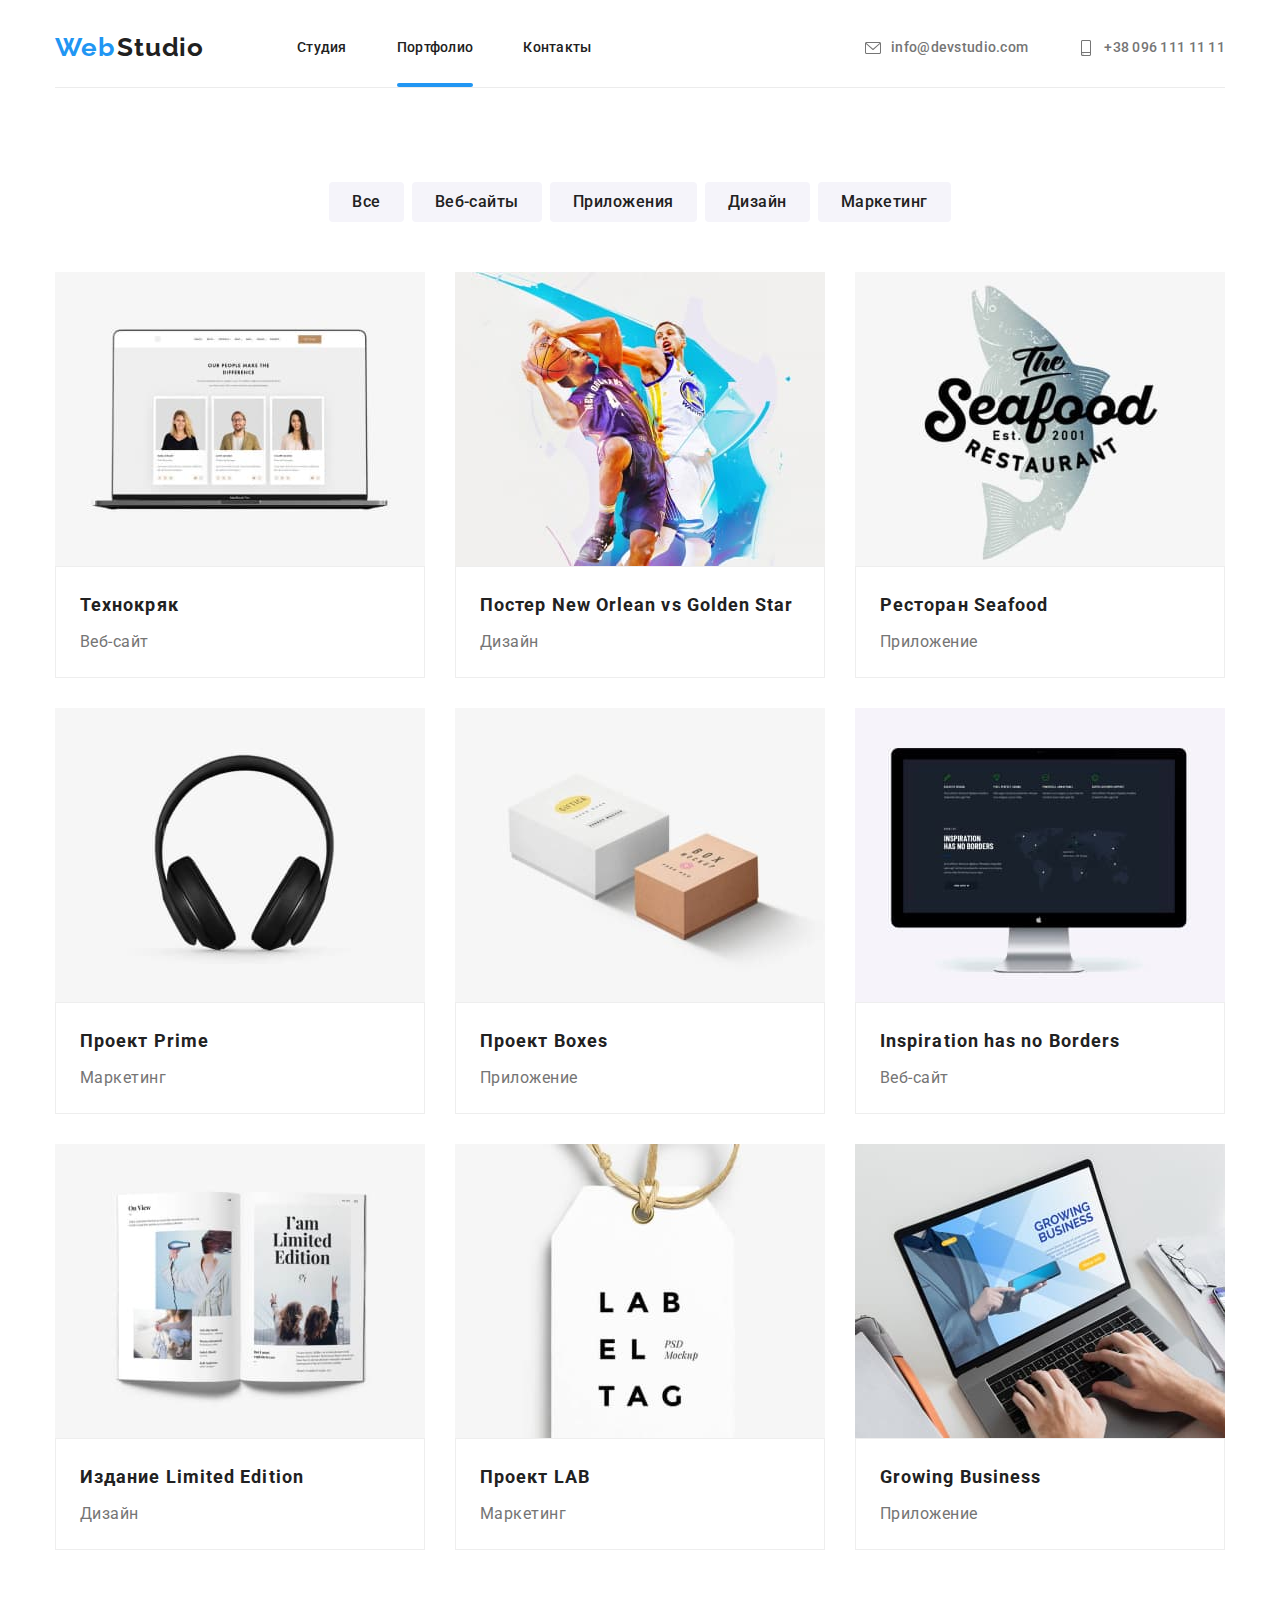
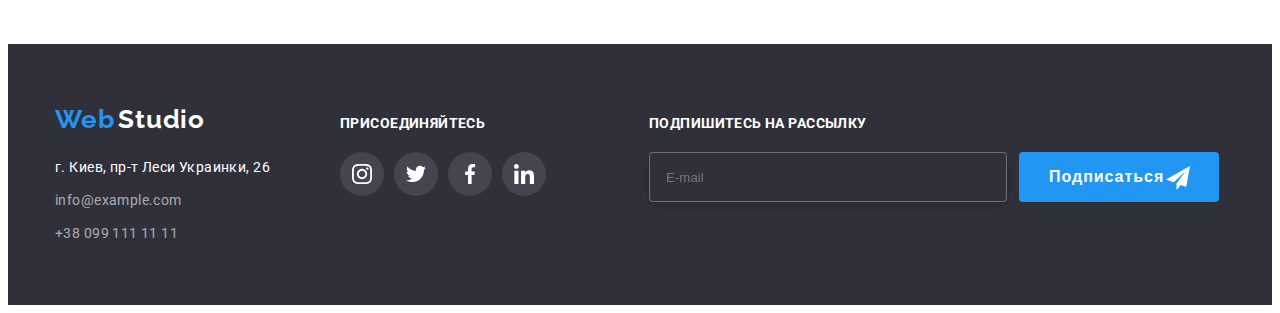
==== commit 7b32e482: "first" ====
--- a/portfolio.html
+++ b/portfolio.html
@@ -23,20 +23,20 @@
             <div class="header header__inner">
                 <div class="menu">
                     <!-- Верхняя линия Главная-->
-                    <a href="./index.html" class="logo">
+                    <a href="./index.html" class="header__logo logo">
                         <span class="logo__first">Web</span>
                         <span class="logo__black">Studio</span>
                     </a>
     
                     <ul class="menu__nav">
                         <li class="menu__item">
-                            <a class="header-menu__link menu__link" href="./index.html">Студия</a>
+                            <a class="menu__link" href="./index.html">Студия</a>
                         </li>
                         <li class="menu__item">
-                            <a class="header-menu__link menu__link imhere" href="#">Портфолио</a>
+                            <a class="menu__link imhere" href="#">Портфолио</a>
                         </li>
                         <li class="menu__item">
-                            <a class="header-menu__link menu__link" href="#">Контакты</a>
+                            <a class="menu__link" href="#">Контакты</a>
                         </li>
                     </ul>
                 </div>
@@ -101,9 +101,9 @@
                         </li>
                     </ul>
                 </div>
-                <div>
+                <div class="portfolio">
                     <!-- Сама галерея -->
-                    <ul class="portfolio portfolio__inner">
+                    <ul class="portfolio__inner">
                         <li class="portfolio__list">
                             <a class="portfolio__card" href="#">
                                 <div class="portfolio__item">
@@ -258,13 +258,13 @@
             <div class="container footer-section">
                 <!-- Нижняя линия -->
                 <div class="address">
-                    <div class="logo-footer">
+                    <div class="footer__logo logo">
                         <a href="./index.html">
                             <span class="logo__first">Web</span>
                             <span class="logo__white">Studio</span>
                         </a>
                     </div>
-                    <address>
+                    <address class="address__inner">
                         <ul>
                             <li class="address__li">
                                 <a class="address__text" href="">г. Киев, пр-т Леси Украинки, 26</a>
@@ -279,33 +279,33 @@
                     </address>
                 </div>
                 <!-- Присоединяйтесь -->
-                <div class="come-on">
+                <div class="come-on come-on__inner">
                     <h4 class="come-on__title">Присоединяйтесь</h4>
-                    <ul class="come-on__list">
-                        <li class="come-on__box">
-                            <button class="come-on__button">
-                                <svg class="come-on__icon">
+                    <ul class="come-on__list sbl">
+                        <li class="come-on__box sbl__item">
+                            <button class="come-on__button sbl__button ">
+                                <svg class="come-on__icon sbl__icon">
                                     <use href="./images/icons.svg#instagram"></use>
                                 </svg>
                             </button>
                         </li>
-                        <li class="come-on__box">
-                            <button class="come-on__button">
-                                <svg class="come-on__icon">
+                        <li class="come-on__box sbl__item">
+                            <button class="come-on__button sbl__button ">
+                                <svg class="come-on__icon sbl__icon">
                                     <use href="./images/icons.svg#twitter"></use>
                                 </svg>
                             </button>
                         </li>
-                        <li class="come-on__box">
-                            <button class="come-on__button">
-                                <svg class="come-on__icon">
+                        <li class="come-on__box sbl__item">
+                            <button class="come-on__button sbl__button ">
+                                <svg class="come-on__icon sbl__icon">
                                     <use href="./images/icons.svg#facebook"></use>
                                 </svg>
                             </button>
                         </li>
-                        <li class="come-on__box">
-                            <button class="come-on__button">
-                                <svg class="come-on__icon">
+                        <li class="come-on__box sbl__item">
+                            <button class="come-on__button sbl__button ">
+                                <svg class="come-on__icon sbl__icon">
                                     <use href="./images/icons.svg#linkedin"></use>
                                 </svg>
                             </button>
@@ -313,7 +313,7 @@
                     </ul>
                 </div>
                 <!-- Подписка -->
-                <div class="subscription">
+                <div class="subscription subscription__inner">
                     <h4 class="subscription__title come-on__title">Подпишитесь на рассылку</h4>
                     <form class="subscription__box">
                         <label class="subscription__label" for="user-email"></label>
--- a/css/main.min.css
+++ b/css/main.min.css
@@ -1 +1 @@
-html{box-sizing:border-box}*,*::after,*::before{box-sizing:inherit}:root{--color-back: #2f303a;--color-back-button: #f5f4fA;--color-accent0: #fff;--color-accent1: #212121;--color-accent2: #757575;--color-accent3: rgba(255, 255, 255, 0.6);--color-background1: #e5e5e5;--color-clients: #afb1b8;--color-border-modal: rgba(33, 33, 33, 0.2);--color-link: #2196F3;--color-link-modal: #188ce8;--font-family: "Roboto", sans-serif;--font-second: "Raleway", sans-serif}body{background-color:var(--color-accent0);font-family:var(--font-family);font-weight:400;font-style:normal}button{cursor:pointer}a{text-decoration:none}p{margin:0}h1,h2,h3,h4,h5,h6{margin:0px}header{font-weight:500;font-size:14px;line-height:1.14}ul{list-style:none;margin:0;padding:0}fieldset,label,input,textarea{margin:0;padding:0;border:0}.container{width:100%;max-width:1200px;padding:0 15px;margin:0 auto}.header__inner{display:flex;justify-content:space-between;align-items:center;align-content:center}header{border-bottom:1px solid #ececec;padding-top:24px;padding-bottom:24px;height:80px}.logo__black,.logo__white,.logo__first{font-family:var(--font-second);font-weight:700;font-size:26px;line-height:1.19;letter-spacing:.03em}.logo__black{color:var(--color-accent1)}.logo__white{color:var(--color-accent0)}.logo__first{color:var(--color-link)}.logo{margin-right:93px;align-items:center}.menu{display:flex;justify-content:flex-start}.menu__nav{display:flex;justify-content:flex-start;padding:0;align-items:center}.menu__item{display:flex;position:relative;margin-right:50px;align-items:center}.imhere::after{content:"";position:absolute;left:0;bottom:-32px;width:100%;height:4px;border-radius:2px;background-color:var(--color-link)}.header-menu__link{color:var(--color-accent1);text-decoration:none;letter-spacing:.02em;transition-property:color;transition-duration:250ms;transition-timing-function:cubic-bezier(0.4, 0, 0.2, 1)}.adr{display:flex}.adr__item{margin-left:50px;align-items:center}.adr__link{display:flex;color:var(--color-accent2);text-decoration:none;letter-spacing:.02em;transition-property:color;transition-duration:250ms;transition-timing-function:cubic-bezier(0.4, 0, 0.2, 1)}.adr__icon{width:16px;height:16px;fill:var(--color-accent2);margin-right:10px;transition-property:fill;transition-duration:250ms;transition-timing-function:cubic-bezier(0.4, 0, 0.2, 1)}.menu__link:hover,.adr__link:hover,.address__text:hover,.address__link:hover{color:var(--color-link)}.adr__link:hover .adr-icon,.adr__link:focus .adr-icon{fill:var(--color-link)}.menu__link:focus,.adr__link:focus,.address__text:focus,.address__link:focus{color:var(--color-link)}section{padding:94px 0}.title{color:var(--color-accent1)}.big-title{font-weight:700;font-size:36px;line-height:1.17;text-align:center;letter-spacing:.03em;margin-bottom:50px}.hero,.footer{background-color:var(--color-back)}.hero{background-color:var(--color-back);text-align:center;padding-top:200px;padding-bottom:200px}.overlay{margin-left:auto;margin-right:auto;height:600px;max-width:1600px;background-repeat:no-repeat;background-size:cover;background-position:center;background-image:linear-gradient(rgba(47, 48, 58, 0.4), rgba(47, 48, 58, 0.4)),url("../images/head.jpg")}.hero__title{font-weight:900;font-size:44px;line-height:1.36;letter-spacing:.06em;color:var(--color-accent0);text-align:center;text-transform:uppercase;width:696px;margin-left:auto;margin-right:auto}.button{color:var(--color-accent0);background-color:var(--color-link);border:1px solid rgba(0,0,0,0);border-radius:4px;font-weight:700;font-size:16px;line-height:1.88;letter-spacing:.06em}.hero__button{padding:10px 30px;margin-top:30px;box-shadow:none;transition-property:box-shadow;transition-duration:250ms;transition-timing-function:cubic-bezier(0.4, 0, 0.2, 1)}.hero__button:hover,.hero__button:focus{box-shadow:0px 4px 4px var(--color-link)}.benefits__inner{display:flex;justify-content:space-between}.benefits__list{margin-right:30px;width:270px}.benefits__list:last-child{margin-right:0}.benefits__title{font-weight:700;font-size:14px;line-height:1.14;text-transform:uppercase;letter-spacing:.03em;margin-bottom:10px;margin-top:30px}.benefits__text{font-size:14px;line-height:1.72;letter-spacing:.03em}.benefits__text,.team__text,.portfolio__text{color:var(--color-accent2)}.benefits__icon{width:70px;height:70px;fill:var(--color-accent1)}.benefits__img{display:flex;width:270px;height:120px;align-items:center;justify-content:center;border-radius:4px;background-color:var(--color-back-button)}.about{padding-top:0}.about__inner{display:flex;justify-content:space-between}.about__list{margin-right:30px}.about__list:last-child{margin-right:0}.about__item{position:relative}.about__text{display:block;position:absolute;left:0;bottom:0;width:100%;padding-top:27px;padding-bottom:27px;background-color:rgba(47,48,58,.8);font-family:var(--font-family);font-weight:700;text-transform:uppercase;font-size:14px;line-height:1.14;text-align:center;letter-spacing:.03em;color:var(--color-accent0)}.team{background-color:var(--color-back-button)}.team__inner{display:flex;justify-content:space-between}.team__title{font-weight:500;font-size:16px;line-height:1.19;letter-spacing:.03em;margin-top:30px;margin-bottom:10px}.team__item{margin-right:30px;padding-bottom:30px;box-shadow:0px 1px 3px rgba(0,0,0,.12),0px 1px 1px rgba(0,0,0,.14),0px 2px 1px rgba(0,0,0,.2);border-radius:0px 0px 4px 4px;background-color:var(--color-accent0)}.team__item:last-child{margin-right:0}.team__text{font-size:16px;line-height:1.19;letter-spacing:.03em;margin-bottom:16px}.team__text,.team__title{text-align:center}.social{display:flex;justify-content:center}.social__icon{width:20px;height:20px;fill:var(--color-clients);transition-property:fill;transition-duration:250ms;transition-timing-function:cubic-bezier(0.4, 0, 0.2, 1)}.social__button{padding:0;border:0;background-color:var(--color-accent0);border-radius:50%;width:44px;height:44px;display:flex;align-items:center;justify-content:center;transition-property:background-color;transition-duration:250ms;transition-timing-function:cubic-bezier(0.4, 0, 0.2, 1)}.social__item{margin-right:10px}.social__button:last-child{margin-right:0}.social__button:hover,.social__button:focus{background-color:var(--color-link)}.social__button:hover .social__icon,.social__button:focus .social__icon{fill:var(--color-accent0)}.clients__inner{display:flex;gap:30px;justify-content:space-between}.client__icon{width:106px;height:60px;fill:var(--color-clients);transition-property:fill;transition-duration:250ms;transition-timing-function:cubic-bezier(0.4, 0, 0.2, 1)}.client__web{box-sizing:border-box;display:flex;width:170px;height:92px;align-items:center;justify-content:center;border-radius:4px;border:1px solid var(--color-clients);transition-property:border;transition-duration:250ms;transition-timing-function:cubic-bezier(0.4, 0, 0.2, 1)}.client__web:hover,.client__web:focus{cursor:pointer;border:1px solid var(--color-link)}.client__web:hover .client__icon,.client__web:focus .client__icon{fill:var(--color-link)}.footer{padding-top:60px;padding-bottom:60px}address{margin-top:20px}.address__li{margin-top:9px}.address__text,.address__link{font-size:14px;line-height:1.72;letter-spacing:.03em;text-decoration:none;font-style:normal}.address__text{color:var(--color-accent0);transition-property:color;transition-duration:250ms;transition-timing-function:cubic-bezier(0.4, 0, 0.2, 1)}.address__link{color:var(--color-accent3);transition-property:color;transition-duration:250ms;transition-timing-function:cubic-bezier(0.4, 0, 0.2, 1)}.footer-section{display:flex}.come-on{margin-left:70px}.come-on__title{text-transform:uppercase;color:var(--color-accent0);font-size:14px;line-height:1.14;letter-spacing:.03em;margin-bottom:20px;margin-top:12px}.come-on__list{display:flex}.come-on__icon{width:20px;height:20px;fill:var(--color-accent0)}.come-on__button{padding:0;border:0;background-color:rgba(255,255,255,.1);border-radius:50%;width:44px;height:44px;display:flex;align-items:center;justify-content:center;transition-property:background-color,fill;transition-duration:250ms;transition-timing-function:cubic-bezier(0.4, 0, 0.2, 1)}.come-on__box{margin-right:10px}.come-on__box:last-child{margin-right:0}.come-on__button:hover,.come-on__button:focus{background-color:var(--color-link)}.come-on__button:hover .come-on__icon,.come-on__button:focus .come-on__icon{fill:var(--color-accent0)}.subscription{margin-left:93px}.subscription__box{display:flex}.subscription__input{width:358px;height:50px;background-color:var(--color-back);border:1px solid rgba(255,255,255,.3);filter:drop-shadow(0px 4px 4px rgba(0, 0, 0, 0.15));border-radius:4px;padding:15px 0 15px 16px;margin-right:12px;color:var(--color-accent0)}.subscription__box .placeholder{line-height:1.25;align-items:center;letter-spacing:.03em;color:var(--color-accent3)}.subscription__icon{position:absolute;width:24px;height:24px;fill:var(--color-accent0);top:0;right:0;margin:13px 28px 13px 10px}.subscription__button{display:flex;position:relative;left:0;width:200px;height:50px;padding:10px 0 10px 29px;color:var(--color-accent0);background-color:var(--color-link);border:1px solid rgba(0,0,0,0);border-radius:4px;font-weight:700;font-size:16px;line-height:1.88;letter-spacing:.06em;align-items:center;text-align:center;box-shadow:none;transition-property:box-shadow;transition-duration:250ms;transition-timing-function:cubic-bezier(0.4, 0, 0.2, 1)}.subscription__button:hover,.subscription__button:focus{box-shadow:0px 4px 4px rgba(0,0,0,.15)}.button-set__head{display:flex;flex-direction:row;justify-content:center;margin-bottom:50px}.button-set__list{margin-right:8px}.button-set__list:last-child{margin-right:0}.button-set__item{font-family:var(--font-family);font-weight:500;font-size:16px;line-height:1.63;letter-spacing:.03em;padding:6px 22px;color:var(--color-accent1);background-color:var(--color-back-button);border:1px solid rgba(0,0,0,0);border-radius:4px;transition-property:background-color,color;transition-duration:250ms;transition-timing-function:cubic-bezier(0.4, 0, 0.2, 1)}.button-set__item:hover,.button-set__item:focus{color:var(--color-accent0);background-color:var(--color-link);box-shadow:0px 3px 1px rgba(0,0,0,.1),0px 1px 2px rgba(0,0,0,.08),0px 2px 2px rgba(0,0,0,.12)}.portfolio__inner{display:flex;flex-wrap:wrap;justify-content:space-between}.portfolio__list{margin-right:30px;margin-bottom:30px;transition-property:box-shadow;transition-duration:250ms;transition-timing-function:cubic-bezier(0.4, 0, 0.2, 1)}.portfolio__list:hover,.portfolio__list:focus{box-shadow:0px 1px 1px rgba(0,0,0,.12),0px 4px 4px rgba(0,0,0,.06),1px 4px 6px rgba(0,0,0,.16)}.portfolio__list:nth-child(3n){margin-right:0}.portfolio__list:nth-last-child(-n+3){margin-bottom:0}.portfolio__img{display:block;max-width:100%;height:auto}.portfolio__title{color:var(--color-accent1);font-weight:700;font-size:18px;line-height:2;letter-spacing:.06em;margin-bottom:4px}.portfolio__text{font-size:16px;line-height:1.88;letter-spacing:.03em}.portfolio__box{box-sizing:border-box;border:1px solid #eee;padding-bottom:20px;padding-top:20px;padding-left:24px;padding-right:24px}.portfolio__description{font-family:var(--font-family);font-size:18px;line-height:1.56;letter-spacing:.03em;color:var(--color-accent0);background-color:rgba(33,150,243,.9);padding:63px 24px;align-items:center;align-content:center}.portfolio__item{display:flex;position:relative;overflow:hidden}.portfolio__overlay{display:flex;position:absolute;top:0;left:0;width:100%;height:100%;transform:translateY(100%);transition:transform 250ms cubic-bezier(0.4, 0, 0.2, 1)}.portfolio__card:hover,.portfolio__card:focus{cursor:pointer}.portfolio__card:hover .portfolio__overlay,.portfolio__card:focus .portfolio__overlay{transform:translateY(0%)}.backdrop{position:fixed;top:0;left:0;width:100%;height:100%;background-color:rgba(0,0,0,.2);opacity:1;transition:opacity 250ms cubic-bezier(0.4, 0, 0.2, 1)}.backdrop.is-hidden{opacity:0;pointer-events:none}.backdrop.is-hidden .modal{transform:translate(-50%, -50%) scale(1.2)}.close-button{position:absolute;top:8px;right:8px;padding:0;border:1px solid rgba(0,0,0,.1);border-radius:50%;width:30px;height:30px;display:flex;align-items:center;justify-content:center;background-color:var(--color-accent0)}.close-button__icon{width:11px;height:11px;fill:var(--color-accent1);transition-property:fill;transition-duration:250ms;transition-timing-function:cubic-bezier(0.4, 0, 0.2, 1)}.close-button:hover .close-button__icon,.close-button:focus .close-button__icon{fill:var(--color-link)}.modal{position:absolute;top:50%;left:50%;width:528px;min-height:581px;background-color:var(--color-accent0);box-shadow:0px 1px 3px rgba(0,0,0,.12),0px 1px 1px rgba(0,0,0,.14),0px 2px 1px rgba(0,0,0,.2);border-radius:4px;transform:translate(-50%, -50%) scale(1);transition:transform 250ms cubic-bezier(0.4, 0, 0.2, 1)}.modal__inner{padding:40px;outline:none}.modal__title{font-weight:700;font-size:20px;line-height:1.17;text-align:center;margin-bottom:12px}.form-field__label{font-size:12px;line-height:1.17;letter-spacing:.01em;color:var(--color-accent2)}.form-field__input{width:100%;border:1px solid var(--color-border-modal);border-radius:4px;height:40px;padding-left:41px;margin-bottom:10px;transition-property:border;transition-duration:250ms;transition-timing-function:cubic-bezier(0.4, 0, 0.2, 1);outline:none}.form-field__place{display:flex;position:relative;margin-top:4px}.form-field__icon{position:absolute;width:12px;height:12px;left:0;top:15px;margin-left:15px;fill:var(--color-accent1);transition-property:fill;transition-duration:250ms;transition-timing-function:cubic-bezier(0.4, 0, 0.2, 1)}.form-field__input:hover,.form-field__input:focus,.form-field__input:focus-within,.form-field__input:active{fill:var(--color-link);cursor:pointer;border-color:var(--color-link)}.form-field:hover .form-field__icon,.form-field:focus .form-field__icon,.form-field:focus-within .form-field__icon,.form-field:active .form-field__icon{fill:var(--color-link);cursor:pointer}.form-field__place:hover,.form-field__place:focus,.form-field__place:focus-within,.form-field__place:active{border-color:var(--color-link);border-radius:4px;outline:none;cursor:pointer}.form-field__input::-moz-placeholder{font-size:12px;line-height:1.17;letter-spacing:.01em;color:rgba(117,117,117,.5)}.form-field__input:-ms-input-placeholder{font-size:12px;line-height:1.17;letter-spacing:.01em;color:rgba(117,117,117,.5)}.form-field__input::placeholder{font-size:12px;line-height:1.17;letter-spacing:.01em;color:rgba(117,117,117,.5)}.form-field__textarea{height:120px;padding:12px 16px;border:1px solid rgba(33,33,33,.2);border-radius:4px;resize:none;margin-top:4px}.form-field__textarea:hover,.form-field__textarea:focus,.form-field__textarea:focus-within,.form-field__textarea:active{border:1px solid var(--color-link);border-radius:4px;outline:none;cursor:pointer}.checkbox{display:flex;position:relative;align-items:center;justify-content:center}.checkbox__agreement{margin-top:20px}.checkbox__control{display:flex;flex-shrink:0}.checkbox__box-icon{position:absolute;top:4px;left:8px;width:16px;height:15px;border-radius:2px;fill:var(--color-accent1);opacity:1;transition-property:fill;transition-duration:250ms;transition-timing-function:cubic-bezier(0.4, 0, 0.2, 1)}.checkbox__icon{position:absolute;top:12px;left:11px;transform:translateY(-50%);width:11px;height:8px;fill:var(--color-accent0);opacity:1}.checkbox__input{-webkit-appearance:none;-moz-appearance:none;appearance:none;margin:0;position:absolute;top:0;left:8px}.checkbox__input:focus-visible+.checkbox__box-icon{border:1px solid var(--color-link)}.checkbox__input:checked+.checkbox__box-icon{fill:var(--color-link-modal);background-color:var(--color-link-modal)}.checkbox__label{font-size:14px;line-height:1.71;letter-spacing:.03em;color:var(--color-accent2);margin-bottom:30px;margin-left:16px}.checkbox__text-link{color:var(--color-link);text-decoration:underline}.modal-button{display:flex;justify-content:center;align-items:center}.form-field-button{background-color:var(--color-link-modal);width:200px;height:50px;margin:auto;color:var(--color-accent0);box-shadow:none;border-radius:4px;font-weight:700;font-size:16px;line-height:1.88;letter-spacing:.06em;text-align:center;border:solid rgba(0,0,0,0);transition-property:box-shadow;transition-duration:250ms;transition-timing-function:cubic-bezier(0.4, 0, 0.2, 1);outline:none}.form-field-button:hover,.form-field-button:focus{box-shadow:0px 4px 4px rgba(0,0,0,.15)}/*# sourceMappingURL=main.min.css.map */+html{box-sizing:border-box}*,*::after,*::before{box-sizing:inherit}body{background-color:var(--color-accent0);font-family:var(--font-family);font-weight:400;font-style:normal}button{cursor:pointer}a{text-decoration:none}p{margin:0}h1,h2,h3,h4,h5,h6{margin:0px}header{font-weight:500;font-size:14px;line-height:1.14}ul{list-style:none;margin:0;padding:0}fieldset,label,input,textarea{margin:0;padding:0;border:0}section{padding:94px 0}:root{--color-back: #2f303a;--color-back-button: #f5f4fA;--color-accent0: #fff;--color-accent1: #212121;--color-accent2: #757575;--color-accent3: rgba(255, 255, 255, 0.6);--color-background1: #e5e5e5;--color-clients: #afb1b8;--color-border-modal: rgba(33, 33, 33, 0.2);--color-link: #2196F3;--color-link-modal: #188ce8;--font-family: "Roboto", sans-serif;--font-second: "Raleway", sans-serif}.hero,.footer{background-color:var(--color-back)}.benefits__text,.team__text,.portfolio__text{color:var(--color-accent2)}.container{width:100%;max-width:1200px;padding:0 15px;margin:0 auto}.title{color:var(--color-accent1)}.big-title{font-weight:700;font-size:36px;line-height:1.17;text-align:center;letter-spacing:.03em;margin-bottom:50px}.menu__link:hover,.adr__link:hover,.address__text:hover,.address__link:hover{color:var(--color-link)}.adr__link:hover .adr__icon,.adr__link:focus .adr__icon{fill:var(--color-link)}.menu__link:focus,.adr__link:focus,.address__text:focus,.address__link:focus{color:var(--color-link)}.imhere::after{content:"";position:absolute;left:0;bottom:-32px;width:100%;height:4px;border-radius:2px;background-color:var(--color-link)}.about{padding-top:0}.about__inner{display:flex;justify-content:space-between}.about__list{margin-right:30px}.about__list:last-child{margin-right:0}.about__item{position:relative}.about__text{display:block;position:absolute;left:0;bottom:0;width:100%;padding-top:27px;padding-bottom:27px;background-color:rgba(47,48,58,.8);font-family:var(--font-family);font-weight:700;text-transform:uppercase;font-size:14px;line-height:1.14;text-align:center;letter-spacing:.03em;color:var(--color-accent0)}.benefits__inner{display:flex;justify-content:space-between}.benefits__list{margin-right:30px;width:270px}.benefits__list:last-child{margin-right:0}.benefits__title{font-weight:700;font-size:14px;line-height:1.14;text-transform:uppercase;letter-spacing:.03em;margin-bottom:10px;margin-top:30px}.benefits__text{font-size:14px;line-height:1.72;letter-spacing:.03em}.benefits__icon{width:70px;height:70px;fill:var(--color-accent1)}.benefits__img{display:flex;width:270px;height:120px;align-items:center;justify-content:center;border-radius:4px;background-color:var(--color-back-button)}.client__inner{display:flex;gap:30px;justify-content:space-between}.client__icon{width:106px;height:60px;fill:var(--color-clients);transition-property:fill;transition-duration:250ms;transition-timing-function:cubic-bezier(0.4, 0, 0.2, 1)}.client__web:hover .client__icon,.client__web:focus .client__icon{fill:var(--color-link)}.client__web{box-sizing:border-box;display:flex;width:170px;height:92px;align-items:center;justify-content:center;border-radius:4px;border:1px solid var(--color-clients);transition-property:border;transition-duration:250ms;transition-timing-function:cubic-bezier(0.4, 0, 0.2, 1)}.client__web:hover,.client__web:focus{cursor:pointer;border:1px solid var(--color-link)}.footer-section{display:flex;padding-top:60px;padding-bottom:60px}.header{border-bottom:1px solid #ececec;height:80px}.header__inner{display:flex;justify-content:space-between;align-items:center;align-content:center;padding-top:24px;padding-bottom:24px}.header__logo{margin-right:93px;align-items:center}.hero__inner{background-color:var(--color-back);text-align:center;padding-top:200px;padding-bottom:200px}.hero__title{font-weight:900;font-size:44px;line-height:1.36;letter-spacing:.06em;color:var(--color-accent0);text-align:center;text-transform:uppercase;width:696px;margin-left:auto;margin-right:auto}.hero__button{padding:10px 30px;margin-top:30px;box-shadow:none;transition-property:box-shadow;transition-duration:250ms;transition-timing-function:cubic-bezier(0.4, 0, 0.2, 1)}.hero__button:hover,.hero__button:focus{box-shadow:0px 4px 4px var(--color-link)}.address__inner{margin-top:20px}.address__li{margin-top:9px}.address__text,.address__link{font-size:14px;line-height:1.72;letter-spacing:.03em;text-decoration:none;font-style:normal}.address__text{color:var(--color-accent0);transition-property:color;transition-duration:250ms;transition-timing-function:cubic-bezier(0.4, 0, 0.2, 1)}.address__link{color:var(--color-accent3);transition-property:color;transition-duration:250ms;transition-timing-function:cubic-bezier(0.4, 0, 0.2, 1)}.backdrop{position:fixed;top:0;left:0;width:100%;height:100%;background-color:rgba(0,0,0,.2);opacity:1;transition:opacity 250ms cubic-bezier(0.4, 0, 0.2, 1)}.backdrop.is-hidden{opacity:0;pointer-events:none}.backdrop.is-hidden .modal{transform:translate(-50%, -50%) scale(1.2)}.close-button{position:absolute;top:8px;right:8px;padding:0;border:1px solid rgba(0,0,0,.1);border-radius:50%;width:30px;height:30px;display:flex;align-items:center;justify-content:center;background-color:var(--color-accent0)}.close-button__icon{width:11px;height:11px;fill:var(--color-accent1);transition-property:fill;transition-duration:250ms;transition-timing-function:cubic-bezier(0.4, 0, 0.2, 1)}.close-button:hover .close-button__icon,.close-button:focus .close-button__icon{fill:var(--color-link)}.modal-button{display:flex;justify-content:center;align-items:center}.modal-button__item{background-color:var(--color-link-modal);width:200px;height:50px;margin:auto;color:var(--color-accent0);box-shadow:none;text-align:center;border:solid rgba(0,0,0,0);transition-property:box-shadow;transition-duration:250ms;transition-timing-function:cubic-bezier(0.4, 0, 0.2, 1);outline:none}.modal-button__item:hover,.modal-button__item:focus{box-shadow:0px 4px 4px rgba(0,0,0,.15)}.button-set__head{display:flex;flex-direction:row;justify-content:center;margin-bottom:50px}.button-set__list{margin-right:8px}.button-set__list:last-child{margin-right:0}.button-set__item{font-family:var(--font-family);font-weight:500;font-size:16px;line-height:1.63;letter-spacing:.03em;padding:6px 22px;color:var(--color-accent1);background-color:var(--color-back-button);border:1px solid rgba(0,0,0,0);border-radius:4px;transition-property:background-color,color;transition-duration:250ms;transition-timing-function:cubic-bezier(0.4, 0, 0.2, 1)}.button-set__item:hover,.button-set__item:focus{color:var(--color-accent0);background-color:var(--color-link);box-shadow:0px 3px 1px rgba(0,0,0,.1),0px 1px 2px rgba(0,0,0,.08),0px 2px 2px rgba(0,0,0,.12)}.button{color:var(--color-accent0);background-color:var(--color-link);border:1px solid rgba(0,0,0,0);border-radius:4px;font-weight:700;font-size:16px;line-height:1.88;letter-spacing:.06em}.checkbox{display:flex;position:relative;align-items:center;justify-content:center}.checkbox__agreement{margin-top:20px}.checkbox__control{display:flex;flex-shrink:0}.checkbox__box-icon{position:absolute;top:4px;left:8px;width:16px;height:15px;border-radius:2px;fill:var(--color-accent1);opacity:1;transition-property:fill;transition-duration:250ms;transition-timing-function:cubic-bezier(0.4, 0, 0.2, 1)}.checkbox__icon{position:absolute;top:12px;left:11px;transform:translateY(-50%);width:11px;height:8px;fill:var(--color-accent0);opacity:1}.checkbox__input{-webkit-appearance:none;-moz-appearance:none;appearance:none;margin:0;position:absolute;top:0;left:8px}.checkbox__input:focus-visible+.checkbox__box-icon{border:1px solid var(--color-link)}.checkbox__input:checked+.checkbox__box-icon{fill:var(--color-link-modal);background-color:var(--color-link-modal)}.checkbox__label{font-size:14px;line-height:1.71;letter-spacing:.03em;color:var(--color-accent2);margin-bottom:30px;margin-left:16px}.checkbox__text-link{color:var(--color-link);text-decoration:underline}.come-on__inner{margin-left:70px}.come-on__title{text-transform:uppercase;color:var(--color-accent0);font-size:14px;line-height:1.14;letter-spacing:.03em;margin-bottom:20px;margin-top:12px}.come-on__icon{fill:var(--color-accent0)}.come-on__button{background-color:rgba(255,255,255,.1);transition-property:background-color,fill;transition-duration:250ms;transition-timing-function:cubic-bezier(0.4, 0, 0.2, 1)}.form-field__label{font-size:12px;line-height:1.17;letter-spacing:.01em;color:var(--color-accent2)}.form-field__input{width:100%;border:1px solid var(--color-border-modal);border-radius:4px;height:40px;padding-left:41px;margin-bottom:10px;transition-property:border;transition-duration:250ms;transition-timing-function:cubic-bezier(0.4, 0, 0.2, 1);outline:none}.form-field__input:hover,.form-field__input:focus,.form-field__input:focus-within,.form-field__input:active{fill:var(--color-link);cursor:pointer;border-color:var(--color-link)}.form-field__input::-moz-placeholder{font-size:12px;line-height:1.17;letter-spacing:.01em;color:rgba(117,117,117,.5)}.form-field__input:-ms-input-placeholder{font-size:12px;line-height:1.17;letter-spacing:.01em;color:rgba(117,117,117,.5)}.form-field__input::placeholder{font-size:12px;line-height:1.17;letter-spacing:.01em;color:rgba(117,117,117,.5)}.form-field__place{display:flex;position:relative;margin-top:4px}.form-field__place:hover,.form-field__place:focus,.form-field__place:focus-within,.form-field__place:active{border-color:var(--color-link);border-radius:4px;outline:none;cursor:pointer}.form-field__icon{position:absolute;width:12px;height:12px;left:0;top:15px;margin-left:15px;fill:var(--color-accent1);transition-property:fill;transition-duration:250ms;transition-timing-function:cubic-bezier(0.4, 0, 0.2, 1)}.form-field:hover .form-field__icon,.form-field:focus .form-field__icon,.form-field:focus-within .form-field__icon,.form-field:active .form-field__icon{fill:var(--color-link);cursor:pointer}.form-field__textarea{height:120px;padding:12px 16px;border:1px solid rgba(33,33,33,.2);border-radius:4px;resize:none;margin-top:4px}.form-field__textarea:hover,.form-field__textarea:focus,.form-field__textarea:focus-within,.form-field__textarea:active{border:1px solid var(--color-link);border-radius:4px;outline:none;cursor:pointer}.adr{display:flex}.adr__item{margin-left:50px;align-items:center}.adr__link{display:flex;color:var(--color-accent2);text-decoration:none;letter-spacing:.02em;transition-property:color;transition-duration:250ms;transition-timing-function:cubic-bezier(0.4, 0, 0.2, 1)}.adr__icon{width:16px;height:16px;fill:var(--color-accent2);margin-right:10px;transition-property:fill;transition-duration:250ms;transition-timing-function:cubic-bezier(0.4, 0, 0.2, 1)}.menu{display:flex;justify-content:flex-start}.menu__nav{display:flex;justify-content:flex-start;padding:0;align-items:center}.menu__item{display:flex;position:relative;margin-right:50px;align-items:center}.menu__link{color:var(--color-accent1);text-decoration:none;letter-spacing:.02em;transition-property:color;transition-duration:250ms;transition-timing-function:cubic-bezier(0.4, 0, 0.2, 1)}.logo__black,.logo__white,.logo__first{font-family:var(--font-second);font-weight:700;font-size:26px;line-height:1.19;letter-spacing:.03em}.logo__black{color:var(--color-accent1)}.logo__white{color:var(--color-accent0)}.logo__first{color:var(--color-link)}.modal{position:absolute;top:50%;left:50%;width:528px;min-height:581px;background-color:var(--color-accent0);box-shadow:0px 1px 3px rgba(0,0,0,.12),0px 1px 1px rgba(0,0,0,.14),0px 2px 1px rgba(0,0,0,.2);border-radius:4px;transform:translate(-50%, -50%) scale(1);transition:transform 250ms cubic-bezier(0.4, 0, 0.2, 1)}.modal__inner{padding:40px;outline:none}.modal__title{font-weight:700;font-size:20px;line-height:1.17;text-align:center;margin-bottom:12px}.overlay{margin-left:auto;margin-right:auto;height:600px;max-width:1600px;background-repeat:no-repeat;background-size:cover;background-position:center;background-image:linear-gradient(rgba(47, 48, 58, 0.4), rgba(47, 48, 58, 0.4)),url("../images/head.jpg")}.portfolio__inner{display:flex;flex-wrap:wrap;justify-content:space-between}.portfolio__list{margin-right:30px;margin-bottom:30px;transition-property:box-shadow;transition-duration:250ms;transition-timing-function:cubic-bezier(0.4, 0, 0.2, 1)}.portfolio__list:hover,.portfolio__list:focus{box-shadow:0px 1px 1px rgba(0,0,0,.12),0px 4px 4px rgba(0,0,0,.06),1px 4px 6px rgba(0,0,0,.16)}.portfolio__list:nth-child(3n){margin-right:0}.portfolio__list:nth-last-child(-n+3){margin-bottom:0}.portfolio__img{display:block;max-width:100%;height:auto}.portfolio__title{color:var(--color-accent1);font-weight:700;font-size:18px;line-height:2;letter-spacing:.06em;margin-bottom:4px}.portfolio__text{font-size:16px;line-height:1.88;letter-spacing:.03em}.portfolio__box{box-sizing:border-box;border:1px solid #eee;padding-bottom:20px;padding-top:20px;padding-left:24px;padding-right:24px}.portfolio__description{font-family:var(--font-family);font-size:18px;line-height:1.56;letter-spacing:.03em;color:var(--color-accent0);background-color:rgba(33,150,243,.9);padding:63px 24px;align-items:center;align-content:center}.portfolio__item{display:flex;position:relative;overflow:hidden}.portfolio__overlay{display:flex;position:absolute;top:0;left:0;width:100%;height:100%;transform:translateY(100%);transition:transform 250ms cubic-bezier(0.4, 0, 0.2, 1)}.portfolio__card:hover,.portfolio__card:focus{cursor:pointer}.portfolio__card:hover:hover .portfolio__overlay,.portfolio__card:hover:focus .portfolio__overlay,.portfolio__card:focus:hover .portfolio__overlay,.portfolio__card:focus:focus .portfolio__overlay{transform:translateY(0%)}.social{justify-content:center}.social__icon{fill:var(--color-clients);transition-property:fill;transition-duration:250ms;transition-timing-function:cubic-bezier(0.4, 0, 0.2, 1)}.social__button{background-color:var(--color-accent0);transition-property:background-color;transition-duration:250ms;transition-timing-function:cubic-bezier(0.4, 0, 0.2, 1)}.sbl{display:flex}.sbl__icon{width:20px;height:20px}.sbl__item{margin-right:10px}.sbl__button{padding:0;border:0;border-radius:50%;width:44px;height:44px;display:flex;align-items:center;justify-content:center}.sbl__button:last-child{margin-right:0}.sbl__button:hover,.sbl__button:focus{background-color:var(--color-link)}.sbl__button:hover .sbl__icon,.sbl__button:focus .sbl__icon{fill:var(--color-accent0)}.subscription__inner{margin-left:93px}.subscription__box{display:flex}.subscription__box .placeholder{line-height:1.25;align-items:center;letter-spacing:.03em;color:var(--color-accent3)}.subscription__input{width:358px;height:50px;background-color:var(--color-back);border:1px solid rgba(255,255,255,.3);filter:drop-shadow(0px 4px 4px rgba(0, 0, 0, 0.15));border-radius:4px;padding:15px 0 15px 16px;margin-right:12px;color:var(--color-accent0)}.subscription__icon{position:absolute;width:24px;height:24px;fill:var(--color-accent0);top:0;right:0;margin:13px 28px 13px 10px}.subscription__button{display:flex;position:relative;left:0;width:200px;height:50px;padding:10px 0 10px 29px;align-items:center;text-align:center;box-shadow:none;transition-property:box-shadow;transition-duration:250ms;transition-timing-function:cubic-bezier(0.4, 0, 0.2, 1)}.subscription__button:hover,.subscription__button:focus{box-shadow:0px 4px 4px rgba(0,0,0,.15)}.team{background-color:var(--color-back-button)}.team__inner{display:flex;justify-content:space-between}.team__title{font-weight:500;font-size:16px;line-height:1.19;letter-spacing:.03em;margin-top:30px;margin-bottom:10px;text-align:center}.team__item{margin-right:30px;padding-bottom:30px;box-shadow:0px 1px 3px rgba(0,0,0,.12),0px 1px 1px rgba(0,0,0,.14),0px 2px 1px rgba(0,0,0,.2);border-radius:0px 0px 4px 4px;background-color:var(--color-accent0)}.team__item:last-child{margin-right:0}.team__text{font-size:16px;line-height:1.19;letter-spacing:.03em;margin-bottom:16px;text-align:center}/*# sourceMappingURL=main.min.css.map */